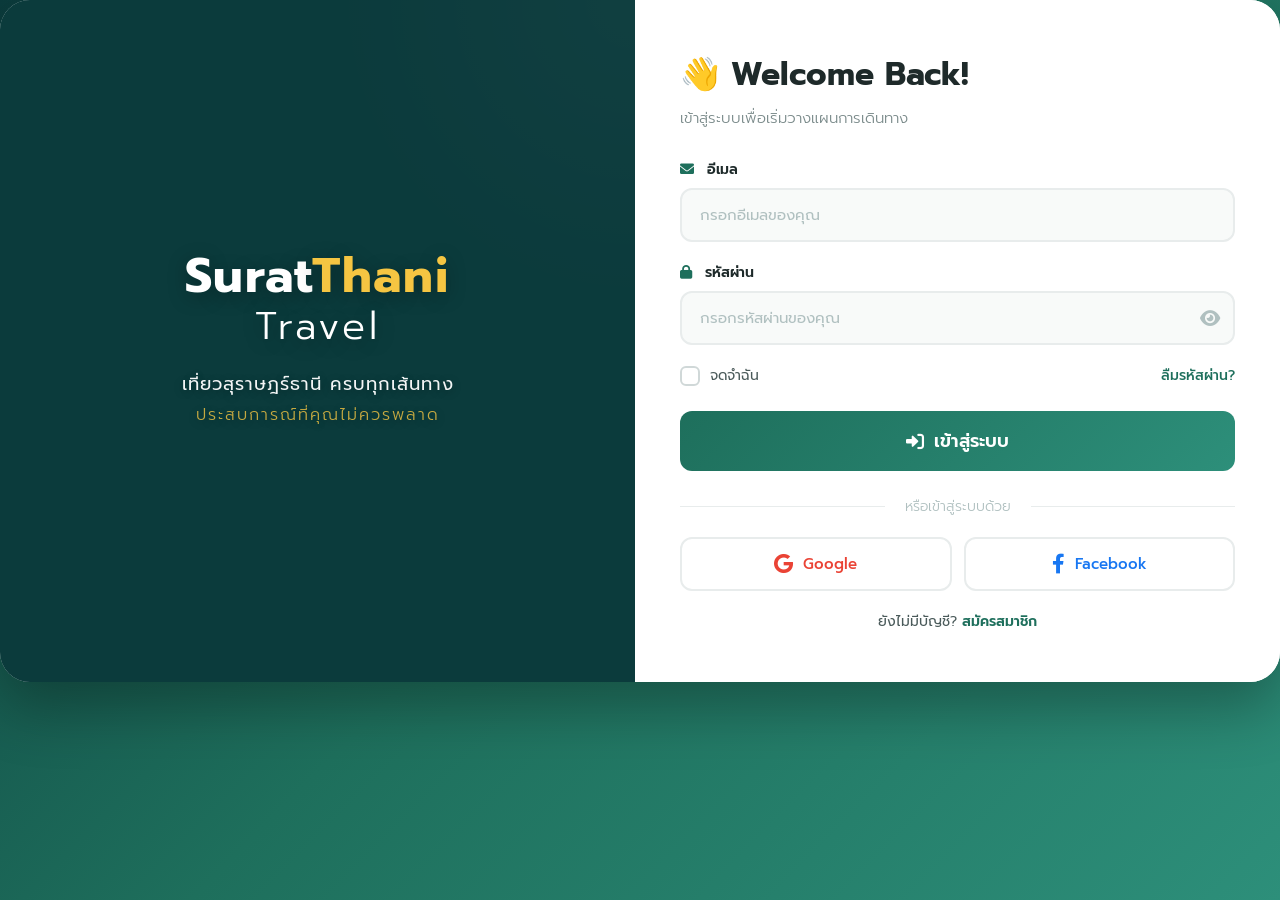
==== index.html @ c5f38d46 "Update index.html" ====
<!DOCTYPE html>
<html lang="th">
<head>
    <meta charset="UTF-8">
    <meta name="viewport" content="width=device-width, initial-scale=1.0">
    <title>เข้าสู่ระบบ - Surat Thani Travel</title>
    
    <!-- CSS -->
    <link rel="stylesheet" href="style.css">
    
    <!-- Font Awesome -->
    <link rel="stylesheet" href="https://cdnjs.cloudflare.com/ajax/libs/font-awesome/6.0.0-beta3/css/all.min.css">
    
    <!-- Google Fonts -->
    <link href="https://fonts.googleapis.com/css2?family=Prompt:wght@300;400;500;600;700&display=swap" rel="stylesheet">
</head>
<body>
    <div class="login-wrapper">
        <div class="login-container">
            <!-- ด้านซ้าย - รูปภาพพื้นหลัง -->
            <div class="login-image" style="background-image: url('https://images.unsplash.com/photo-1589391876645-5b8ff5d9c00b?w=800'); background-size: cover; background-position: center; background-repeat: no-repeat;">
                <div class="image-overlay">
                    <div class="image-content">
                        <div class="brand-text">
                            <h1>Surat<span>Thani</span></h1>
                            <h2>Travel</h2>
                            <p>เที่ยวสุราษฎร์ธานี ครบทุกเส้นทาง</p>
                            <p class="sub-text">ประสบการณ์ที่คุณไม่ควรพลาด</p>
                        </div>
                    </div>
                </div>
            </div>

            <!-- ด้านขวา - ฟอร์ม Login -->
            <div class="login-form">
                <div class="form-header">
                    <h1>Welcome Back!</h1>
                    <p>เข้าสู่ระบบเพื่อเริ่มวางแผนการเดินทาง</p>
                </div>

                <!-- ฟอร์ม -->
                <form id="loginForm">
                    <!-- ช่องอีเมล -->
                    <div class="input-group">
                        <label for="email">
                            <i class="fas fa-envelope"></i> อีเมล
                        </label>
                        <input type="email" id="email" placeholder="กรอกอีเมลของคุณ" required>
                    </div>

                    <!-- ช่องรหัสผ่าน -->
                    <div class="input-group">
                        <label for="password">
                            <i class="fas fa-lock"></i> รหัสผ่าน
                        </label>
                        <div class="password-wrapper">
                            <input type="password" id="password" placeholder="กรอกรหัสผ่านของคุณ" required>
                            <i class="fas fa-eye toggle-password" id="togglePassword"></i>
                        </div>
                    </div>

                    <!-- ✅ แก้ไขแล้ว: จดจำฉัน + ลืมรหัสผ่าน อยู่ในบรรทัดเดียวกัน -->
                    <div class="form-options">
                        <label class="checkbox-label">
                            <input type="checkbox" id="rememberMe">
                            <span class="checkmark"></span>
                            จดจำฉัน
                        </label>
                        <a href="#" class="forgot-link" onclick="alert('กรุณาติดต่อผู้ดูแลระบบ')">ลืมรหัสผ่าน?</a>
                    </div>

                    <!-- ปุ่ม Login -->
                    <button type="submit" class="btn-login">
                        <i class="fas fa-sign-in-alt"></i> เข้าสู่ระบบ
                    </button>

                    <!-- ตัวแบ่ง -->
                    <div class="divider">
                        <span>หรือเข้าสู่ระบบด้วย</span>
                    </div>

                    <!-- ✅ แก้ไขแล้ว: ปุ่ม Social อยู่ในบรรทัดเดียวกัน -->
                    <div class="social-buttons">
                        <button type="button" class="btn-social btn-google" id="googleLogin">
                            <i class="fab fa-google"></i> Google
                        </button>
                        <button type="button" class="btn-social btn-facebook" id="facebookLogin">
                            <i class="fab fa-facebook-f"></i> Facebook
                        </button>
                    </div>

                    <!-- ลิงก์สมัครสมาชิก -->
                    <div class="signup-link">
                        ยังไม่มีบัญชี? <a href="#" onclick="alert('ฟังก์ชันสมัครสมาชิกกำลังพัฒนา')">สมัครสมาชิก</a>
                    </div>
                </form>

                <!-- ข้อความ error -->
                <div id="errorMessage" class="error-message"></div>
            </div>
        </div>
    </div>

    <script src="script.js"></script>
</body>
</html>
---- style.css ----
/* ===== RESET ===== */
* {
    margin: 0;
    padding: 0;
    box-sizing: border-box;
    font-family: 'Prompt', 'Segoe UI', Tahoma, Geneva, Verdana, sans-serif;
}

/* ===== BODY ===== */
body {
    min-height: 100vh;
    display: flex;
    align-items: center;
    justify-content: center;
    background: linear-gradient(135deg, #0b3b3c 0%, #1e6f5c 50%, #2d8f7a 100%);
    padding: 0;  /* ← เปลี่ยนจาก 20px เป็น 0 */
    margin: 0;
}

/* ===== LOGIN WRAPPER ===== */
.login-wrapper {
    width: 100%;
    max-width: 100%;  /* ← เปลี่ยนจาก 1000px เป็น 100% */
    height: 100vh;    /* ← เพิ่มบรรทัดนี้ */
    animation: fadeInUp 0.8s ease;
}

@keyframes fadeInUp {
    from {
        opacity: 0;
        transform: translateY(30px);
    }
    to {
        opacity: 1;
        transform: translateY(0);
    }
}

/* ===== LOGIN CONTAINER ===== */
.login-container {
    display: flex;
    background: #fff;
    border-radius: 30px;
    overflow: hidden;
    box-shadow: 0 25px 60px rgba(0, 0, 0, 0.3);
    min-height: 580px;
}

/* ===== ด้านซ้าย - รูปภาพ ===== */
.login-image {
    flex: 1;
    background-color: #0b3b3c;
    background-size: cover;
    background-position: center;
    background-repeat: no-repeat;
    padding: 50px 40px;
    display: flex;
    align-items: center;
    justify-content: center;
    position: relative;
    overflow: hidden;
    min-height: 500px;
}

/* Overlay สีเข้ม */
.image-overlay {
    position: absolute;
    top: 0;
    left: 0;
    right: 0;
    bottom: 0;
    background: rgba(11, 59, 60, 0.55);
    display: flex;
    align-items: center;
    justify-content: center;
    z-index: 1;
}

/* เอฟเฟกต์แสงหมุน */
.login-image::before {
    content: '';
    position: absolute;
    top: -50%;
    right: -50%;
    width: 100%;
    height: 100%;
    background: radial-gradient(circle, rgba(255, 255, 255, 0.05) 0%, transparent 70%);
    animation: rotateGlow 20s linear infinite;
    z-index: 0;
}

@keyframes rotateGlow {
    0% { transform: rotate(0deg); }
    100% { transform: rotate(360deg); }
}

/* เนื้อหาบนรูป */
.image-content {
    text-align: center;
    color: #fff;
    position: relative;
    z-index: 2;
}

/* ===== ข้อความบนรูป ===== */
.brand-text {
    text-align: center;
    color: #fff;
    position: relative;
    z-index: 2;
    padding: 20px;
}

.brand-text h1 {
    font-size: 48px;
    font-weight: 700;
    letter-spacing: 2px;
    text-shadow: 0 4px 20px rgba(0, 0, 0, 0.3);
    margin-bottom: 0;
    line-height: 1.1;
}

.brand-text h1 span {
    color: #f5c542;
}

.brand-text h2 {
    font-size: 38px;
    font-weight: 300;
    letter-spacing: 4px;
    text-shadow: 0 4px 20px rgba(0, 0, 0, 0.3);
    margin-top: -5px;
    margin-bottom: 15px;
    color: #fff;
}

.brand-text p {
    font-size: 18px;
    font-weight: 400;
    opacity: 0.95;
    text-shadow: 0 2px 10px rgba(0, 0, 0, 0.3);
    margin-bottom: 5px;
    letter-spacing: 1px;
}

.brand-text .sub-text {
    font-size: 16px;
    font-weight: 300;
    opacity: 0.8;
    color: #f5c542;
    letter-spacing: 2px;
}

/* ===== ด้านขวา - ฟอร์ม ===== */
.login-form {
    flex: 1;
    padding: 50px 45px;
    display: flex;
    flex-direction: column;
    justify-content: center;
    background: #fff;
    min-width: 350px;
}

/* ===== FORM HEADER ===== */
.form-header {
    margin-bottom: 30px;
}

.form-header h1 {
    font-size: 32px;
    font-weight: 700;
    color: #1e2a2a;
    margin-bottom: 8px;
}

.form-header h1::before {
    content: '👋 ';
}

.form-header p {
    color: #7a8a8a;
    font-size: 15px;
    font-weight: 300;
}

/* ===== INPUT GROUP ===== */
.input-group {
    margin-bottom: 20px;
}

.input-group label {
    display: block;
    font-size: 14px;
    font-weight: 600;
    color: #1e2a2a;
    margin-bottom: 8px;
}

.input-group label i {
    color: #1e6f5c;
    margin-right: 8px;
}

.input-group input {
    width: 100%;
    padding: 14px 18px;
    border: 2px solid #e8ecec;
    border-radius: 12px;
    font-size: 15px;
    outline: none;
    transition: 0.3s;
    background: #f8faf9;
    color: #1e2a2a;
}

.input-group input::placeholder {
    color: #b0c0c0;
}

.input-group input:focus {
    border-color: #1e6f5c;
    background: #fff;
    box-shadow: 0 0 0 4px rgba(30, 111, 92, 0.1);
}

/* ===== PASSWORD WRAPPER ===== */
.password-wrapper {
    position: relative;
}

.password-wrapper input {
    padding-right: 50px;
}

.password-wrapper .toggle-password {
    position: absolute;
    right: 15px;
    top: 50%;
    transform: translateY(-50%);
    cursor: pointer;
    color: #b0c0c0;
    font-size: 18px;
    transition: 0.3s;
}

.password-wrapper .toggle-password:hover {
    color: #1e6f5c;
}

/* ===== FORM OPTIONS ===== */
.form-options {
    display: flex;
    justify-content: space-between;
    align-items: center;
    margin-bottom: 25px;
}

.checkbox-label {
    display: flex;
    align-items: center;
    gap: 10px;
    cursor: pointer;
    font-size: 14px;
    color: #4a5a5a;
    transition: 0.3s;
}

.checkbox-label:hover {
    color: #1e2a2a;
}

.checkbox-label input {
    display: none;
}

.checkmark {
    width: 20px;
    height: 20px;
    border: 2px solid #d0d8d8;
    border-radius: 6px;
    display: inline-block;
    position: relative;
    transition: 0.3s;
    flex-shrink: 0;
}

.checkbox-label input:checked + .checkmark {
    background: #1e6f5c;
    border-color: #1e6f5c;
}

.checkbox-label input:checked + .checkmark::after {
    content: '✓';
    position: absolute;
    top: 50%;
    left: 50%;
    transform: translate(-50%, -50%);
    color: #fff;
    font-size: 14px;
    font-weight: 700;
}

.checkbox-label:hover .checkmark {
    border-color: #1e6f5c;
}

.forgot-link {
    color: #1e6f5c;
    text-decoration: none;
    font-size: 14px;
    font-weight: 500;
    transition: 0.3s;
}

.forgot-link:hover {
    color: #f5c542;
    text-decoration: underline;
}

/* ===== BUTTON LOGIN ===== */
.btn-login {
    width: 100%;
    padding: 16px;
    border: none;
    border-radius: 12px;
    background: linear-gradient(135deg, #1e6f5c 0%, #2d8f7a 100%);
    color: #fff;
    font-size: 18px;
    font-weight: 600;
    cursor: pointer;
    transition: 0.3s;
    display: flex;
    align-items: center;
    justify-content: center;
    gap: 10px;
}

.btn-login:hover {
    transform: translateY(-2px);
    box-shadow: 0 8px 25px rgba(30, 111, 92, 0.3);
}

.btn-login:active {
    transform: translateY(0);
}

/* ===== DIVIDER ===== */
.divider {
    display: flex;
    align-items: center;
    margin: 25px 0 20px;
}

.divider::before,
.divider::after {
    content: '';
    flex: 1;
    height: 1px;
    background: #e8ecec;
}

.divider span {
    padding: 0 20px;
    color: #b0c0c0;
    font-size: 14px;
    font-weight: 300;
}

/* ===== SOCIAL BUTTONS ===== */
.social-buttons {
    display: flex;
    gap: 12px;
}

.btn-social {
    flex: 1;
    padding: 14px;
    border: 2px solid #e8ecec;
    border-radius: 12px;
    background: #fff;
    cursor: pointer;
    transition: 0.3s;
    font-size: 15px;
    font-weight: 500;
    display: flex;
    align-items: center;
    justify-content: center;
    gap: 10px;
}

.btn-social:hover {
    transform: translateY(-2px);
}

.btn-social i {
    font-size: 20px;
}

.btn-google {
    color: #ea4335;
}

.btn-google:hover {
    border-color: #ea4335;
    background: #fef6f5;
    box-shadow: 0 4px 15px rgba(234, 67, 53, 0.15);
}

.btn-facebook {
    color: #1877f2;
}

.btn-facebook:hover {
    border-color: #1877f2;
    background: #f0f4fe;
    box-shadow: 0 4px 15px rgba(24, 119, 242, 0.15);
}

/* ===== SIGNUP LINK ===== */
.signup-link {
    text-align: center;
    margin-top: 20px;
    font-size: 14px;
    color: #4a5a5a;
}

.signup-link a {
    color: #1e6f5c;
    font-weight: 600;
    text-decoration: none;
    transition: 0.3s;
}

.signup-link a:hover {
    color: #f5c542;
    text-decoration: underline;
}

/* ===== ERROR MESSAGE ===== */
.error-message {
    color: #ff6b6b;
    background: rgba(255, 107, 107, 0.1);
    padding: 12px 16px;
    border-radius: 12px;
    margin-top: 15px;
    font-size: 14px;
    display: none;
    border: 1px solid rgba(255, 107, 107, 0.2);
    animation: shake 0.5s ease;
}

@keyframes shake {
    0%, 100% { transform: translateX(0); }
    25% { transform: translateX(-8px); }
    75% { transform: translateX(8px); }
}

/* ===== SUCCESS MESSAGE ===== */
.success-message {
    background: rgba(46, 213, 115, 0.1);
    color: #2ed573;
    padding: 12px 16px;
    border-radius: 12px;
    margin-top: 15px;
    text-align: center;
    border: 1px solid rgba(46, 213, 115, 0.2);
    animation: fadeIn 0.5s ease;
}

@keyframes fadeIn {
    from { opacity: 0; transform: translateY(-10px); }
    to { opacity: 1; transform: translateY(0); }
}

/* ===== RESPONSIVE ===== */
@media (max-width: 850px) {
    .login-container {
        flex-direction: column;
        min-height: auto;
        border-radius: 25px;
    }
    
    .login-image {
        padding: 30px 20px;
        min-height: 250px;
    }
    
    .brand-text h1 {
        font-size: 32px;
    }
    .brand-text h2 {
        font-size: 24px;
    }
    .brand-text p {
        font-size: 15px;
    }
    .brand-text .sub-text {
        font-size: 13px;
    }
    
    .login-form {
        padding: 35px 30px;
        min-width: unset;
    }
    
    .form-header h1 {
        font-size: 28px;
    }
}

@media (max-width: 480px) {
    .login-wrapper {
        padding: 0;
    }
    
    .login-container {
        border-radius: 20px;
    }
    
    .login-image {
        padding: 20px 15px;
        min-height: 200px;
    }
    
    .brand-text h1 {
        font-size: 24px;
    }
    .brand-text h2 {
        font-size: 18px;
    }
    .brand-text p {
        font-size: 13px;
    }
    .brand-text .sub-text {
        font-size: 11px;
    }
    
    .login-form {
        padding: 25px 20px;
    }
    
    .form-header h1 {
        font-size: 24px;
    }
    .form-header p {
        font-size: 13px;
    }
    
    .form-options {
        flex-direction: column;
        gap: 12px;
        align-items: flex-start;
    }
    
    .social-buttons {
        flex-direction: column;
        gap: 10px;
    }
    
    .btn-social {
        padding: 12px;
        font-size: 14px;
    }
    
    .btn-login {
        padding: 14px;
        font-size: 16px;
    }
    
    .input-group input {
        padding: 12px 16px;
        font-size: 14px;
    }
    
    .divider span {
        font-size: 12px;
        padding: 0 15px;
    }
    
    .signup-link {
        font-size: 13px;
    }
}
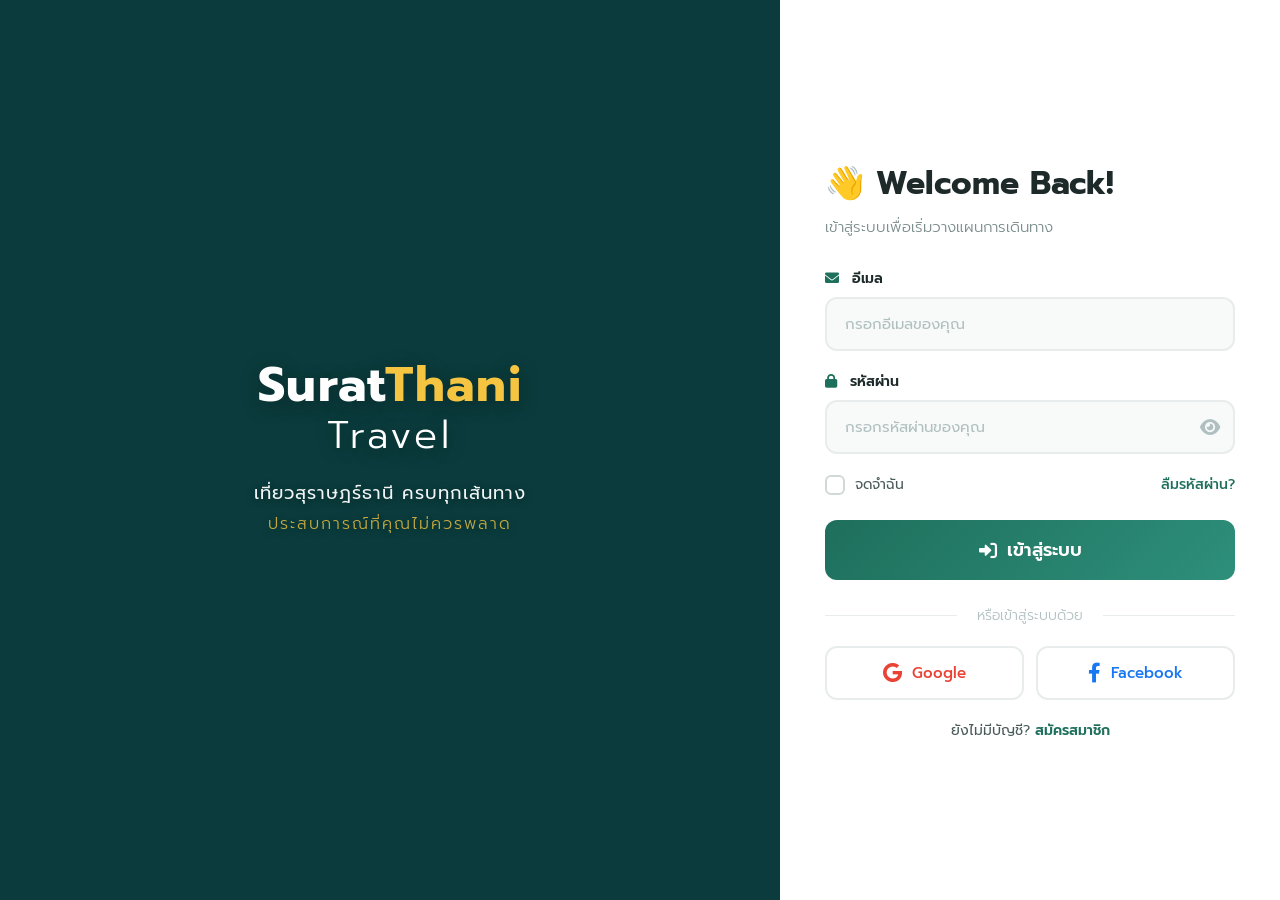
==== commit a5dac1c6: "Update index.html" ====
--- a/index.html
+++ b/index.html
@@ -18,7 +18,7 @@
     <div class="login-wrapper">
         <div class="login-container">
             <!-- ด้านซ้าย - รูปภาพพื้นหลัง -->
-            <div class="login-image" style="background-image: url('https://images.unsplash.com/photo-1589391876645-5b8ff5d9c00b?w=800'); background-size: cover; background-position: center; background-repeat: no-repeat;">
+            <div class="login-image" style="background-image: url('https://images.pexels.com/photos/753626/pexels-photo-753626.jpeg?auto=compress&cs=tinysrgb&w=800'); background-size: cover; background-position: center; background-repeat: no-repeat;">
                 <div class="image-overlay">
                     <div class="image-content">
                         <div class="brand-text">
--- a/style.css
+++ b/style.css
@@ -13,15 +13,15 @@
     align-items: center;
     justify-content: center;
     background: linear-gradient(135deg, #0b3b3c 0%, #1e6f5c 50%, #2d8f7a 100%);
-    padding: 0;  /* ← เปลี่ยนจาก 20px เป็น 0 */
+    padding: 0;
     margin: 0;
 }
 
 /* ===== LOGIN WRAPPER ===== */
 .login-wrapper {
     width: 100%;
-    max-width: 100%;  /* ← เปลี่ยนจาก 1000px เป็น 100% */
-    height: 100vh;    /* ← เพิ่มบรรทัดนี้ */
+    max-width: 100%;
+    height: 100vh;
     animation: fadeInUp 0.8s ease;
 }
 
@@ -40,10 +40,11 @@
 .login-container {
     display: flex;
     background: #fff;
-    border-radius: 30px;
+    border-radius: 0;
     overflow: hidden;
     box-shadow: 0 25px 60px rgba(0, 0, 0, 0.3);
-    min-height: 580px;
+    min-height: 100vh;
+    width: 100%;
 }
 
 /* ===== ด้านซ้าย - รูปภาพ ===== */
@@ -59,10 +60,9 @@
     justify-content: center;
     position: relative;
     overflow: hidden;
-    min-height: 500px;
-}
-
-/* Overlay สีเข้ม */
+    min-height: 100vh;
+}
+
 .image-overlay {
     position: absolute;
     top: 0;
@@ -76,25 +76,6 @@
     z-index: 1;
 }
 
-/* เอฟเฟกต์แสงหมุน */
-.login-image::before {
-    content: '';
-    position: absolute;
-    top: -50%;
-    right: -50%;
-    width: 100%;
-    height: 100%;
-    background: radial-gradient(circle, rgba(255, 255, 255, 0.05) 0%, transparent 70%);
-    animation: rotateGlow 20s linear infinite;
-    z-index: 0;
-}
-
-@keyframes rotateGlow {
-    0% { transform: rotate(0deg); }
-    100% { transform: rotate(360deg); }
-}
-
-/* เนื้อหาบนรูป */
 .image-content {
     text-align: center;
     color: #fff;
@@ -102,7 +83,6 @@
     z-index: 2;
 }
 
-/* ===== ข้อความบนรูป ===== */
 .brand-text {
     text-align: center;
     color: #fff;
@@ -160,6 +140,7 @@
     justify-content: center;
     background: #fff;
     min-width: 350px;
+    max-width: 500px;
 }
 
 /* ===== FORM HEADER ===== */
@@ -477,13 +458,13 @@
 @media (max-width: 850px) {
     .login-container {
         flex-direction: column;
-        min-height: auto;
-        border-radius: 25px;
+        min-height: 100vh;
+        border-radius: 0;
     }
     
     .login-image {
         padding: 30px 20px;
-        min-height: 250px;
+        min-height: 40vh;
     }
     
     .brand-text h1 {
@@ -502,6 +483,7 @@
     .login-form {
         padding: 35px 30px;
         min-width: unset;
+        max-width: 100%;
     }
     
     .form-header h1 {
@@ -515,12 +497,12 @@
     }
     
     .login-container {
-        border-radius: 20px;
+        border-radius: 0;
     }
     
     .login-image {
         padding: 20px 15px;
-        min-height: 200px;
+        min-height: 30vh;
     }
     
     .brand-text h1 {
@@ -545,12 +527,6 @@
     }
     .form-header p {
         font-size: 13px;
-    }
-    
-    .form-options {
-        flex-direction: column;
-        gap: 12px;
-        align-items: flex-start;
     }
     
     .social-buttons {
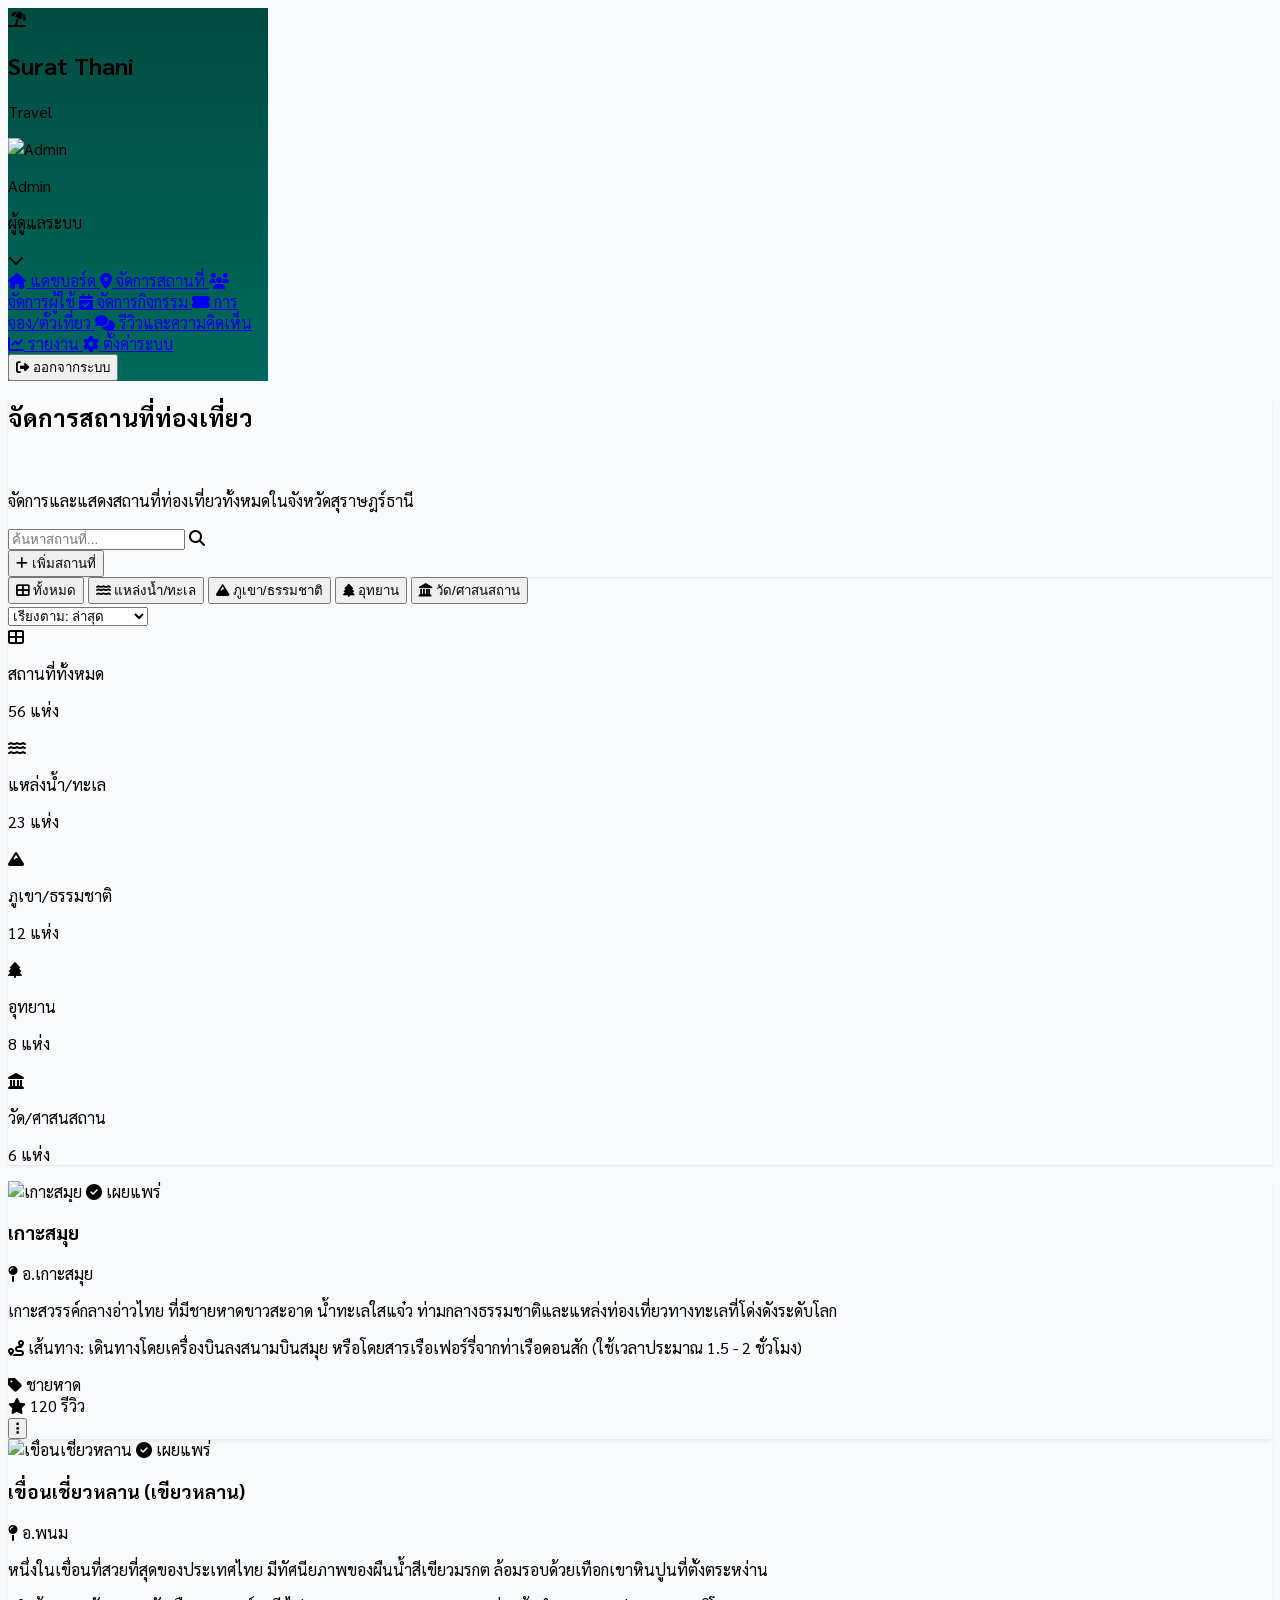
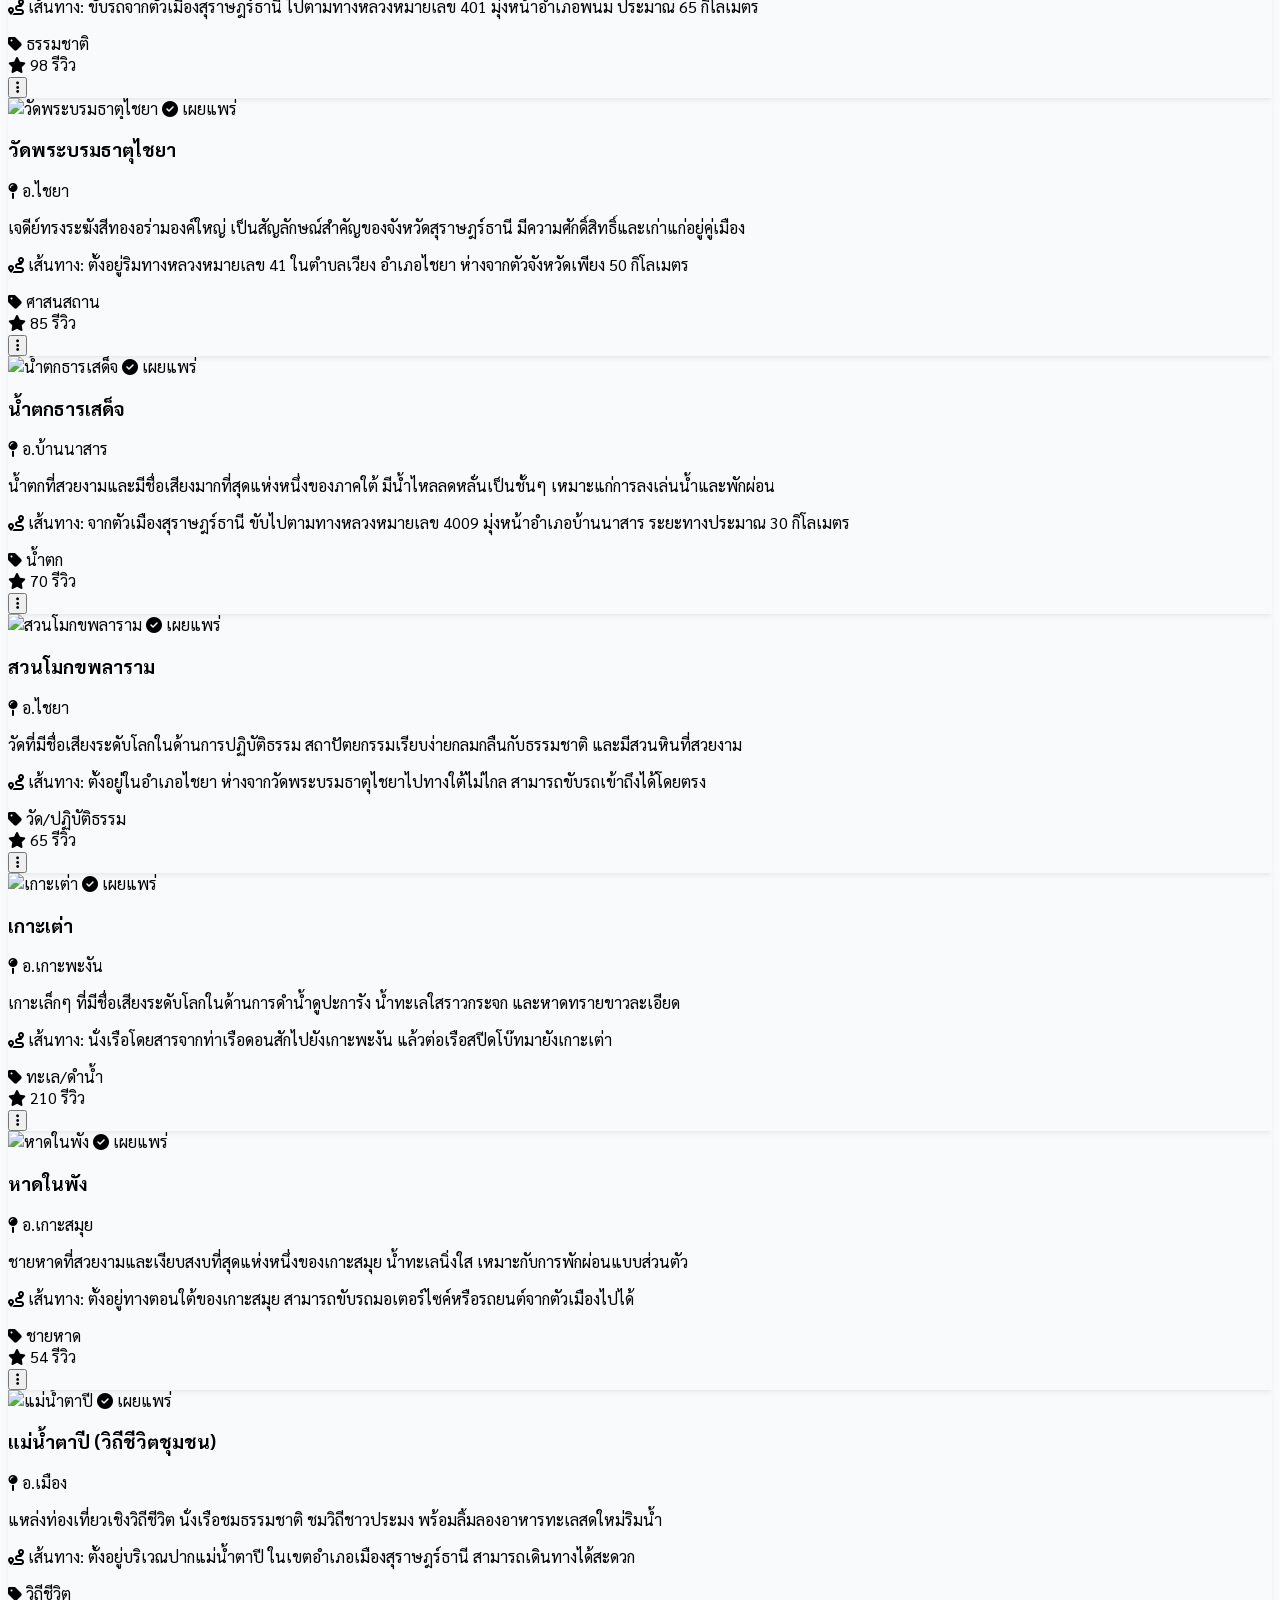
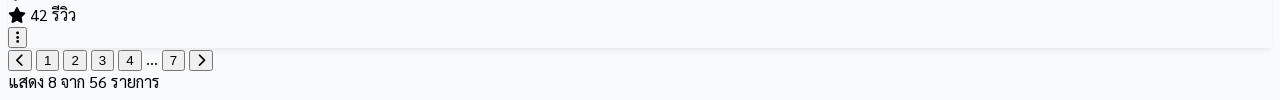
==== commit b10e0d23: "Update index.html" ====
--- a/index.html
+++ b/index.html
@@ -3,104 +3,384 @@
 <head>
     <meta charset="UTF-8">
     <meta name="viewport" content="width=device-width, initial-scale=1.0">
-    <title>เข้าสู่ระบบ - Surat Thani Travel</title>
+    <title>Surat Thani Travel Admin</title>
+    <!-- Tailwind CSS -->
+    <script src="https://cdn.tailwindcss.com"></script>
+    <!-- Font Awesome Icons -->
+    <link rel="stylesheet" href="https://cdnjs.cloudflare.com/ajax/libs/font-awesome/6.4.0/css/all.min.css">
+    <!-- Google Fonts (Thai) -->
+    <link href="https://fonts.googleapis.com/css2?family=Sarabun:wght@300;400;500;600;700&display=swap" rel="stylesheet">
     
-    <!-- CSS -->
-    <link rel="stylesheet" href="style.css">
-    
-    <!-- Font Awesome -->
-    <link rel="stylesheet" href="https://cdnjs.cloudflare.com/ajax/libs/font-awesome/6.0.0-beta3/css/all.min.css">
-    
-    <!-- Google Fonts -->
-    <link href="https://fonts.googleapis.com/css2?family=Prompt:wght@300;400;500;600;700&display=swap" rel="stylesheet">
+    <style>
+        body { font-family: 'Sarabun', sans-serif; background-color: #f8fafc; }
+        
+        /* Custom Sidebar Gradient */
+        .sidebar-bg { 
+            background: linear-gradient(180deg, #004d40 0%, #00695c 100%); 
+            width: 260px;
+        }
+        
+        .custom-shadow { box-shadow: 0 1px 3px rgba(0,0,0,0.05), 0 1px 2px rgba(0,0,0,0.05); }
+        .custom-card-shadow { box-shadow: 0 4px 6px -1px rgba(0, 0, 0, 0.05), 0 2px 4px -1px rgba(0, 0, 0, 0.03); }
+    </style>
 </head>
-<body>
-    <div class="login-wrapper">
-        <div class="login-container">
-            <!-- ด้านซ้าย - รูปภาพพื้นหลัง -->
-            <div class="login-image" style="background-image: url('https://images.pexels.com/photos/753626/pexels-photo-753626.jpeg?auto=compress&cs=tinysrgb&w=800'); background-size: cover; background-position: center; background-repeat: no-repeat;">
-                <div class="image-overlay">
-                    <div class="image-content">
-                        <div class="brand-text">
-                            <h1>Surat<span>Thani</span></h1>
-                            <h2>Travel</h2>
-                            <p>เที่ยวสุราษฎร์ธานี ครบทุกเส้นทาง</p>
-                            <p class="sub-text">ประสบการณ์ที่คุณไม่ควรพลาด</p>
-                        </div>
-                    </div>
-                </div>
-            </div>
-
-            <!-- ด้านขวา - ฟอร์ม Login -->
-            <div class="login-form">
-                <div class="form-header">
-                    <h1>Welcome Back!</h1>
-                    <p>เข้าสู่ระบบเพื่อเริ่มวางแผนการเดินทาง</p>
-                </div>
-
-                <!-- ฟอร์ม -->
-                <form id="loginForm">
-                    <!-- ช่องอีเมล -->
-                    <div class="input-group">
-                        <label for="email">
-                            <i class="fas fa-envelope"></i> อีเมล
-                        </label>
-                        <input type="email" id="email" placeholder="กรอกอีเมลของคุณ" required>
-                    </div>
-
-                    <!-- ช่องรหัสผ่าน -->
-                    <div class="input-group">
-                        <label for="password">
-                            <i class="fas fa-lock"></i> รหัสผ่าน
-                        </label>
-                        <div class="password-wrapper">
-                            <input type="password" id="password" placeholder="กรอกรหัสผ่านของคุณ" required>
-                            <i class="fas fa-eye toggle-password" id="togglePassword"></i>
-                        </div>
-                    </div>
-
-                    <!-- ✅ แก้ไขแล้ว: จดจำฉัน + ลืมรหัสผ่าน อยู่ในบรรทัดเดียวกัน -->
-                    <div class="form-options">
-                        <label class="checkbox-label">
-                            <input type="checkbox" id="rememberMe">
-                            <span class="checkmark"></span>
-                            จดจำฉัน
-                        </label>
-                        <a href="#" class="forgot-link" onclick="alert('กรุณาติดต่อผู้ดูแลระบบ')">ลืมรหัสผ่าน?</a>
-                    </div>
-
-                    <!-- ปุ่ม Login -->
-                    <button type="submit" class="btn-login">
-                        <i class="fas fa-sign-in-alt"></i> เข้าสู่ระบบ
-                    </button>
-
-                    <!-- ตัวแบ่ง -->
-                    <div class="divider">
-                        <span>หรือเข้าสู่ระบบด้วย</span>
-                    </div>
-
-                    <!-- ✅ แก้ไขแล้ว: ปุ่ม Social อยู่ในบรรทัดเดียวกัน -->
-                    <div class="social-buttons">
-                        <button type="button" class="btn-social btn-google" id="googleLogin">
-                            <i class="fab fa-google"></i> Google
-                        </button>
-                        <button type="button" class="btn-social btn-facebook" id="facebookLogin">
-                            <i class="fab fa-facebook-f"></i> Facebook
-                        </button>
-                    </div>
-
-                    <!-- ลิงก์สมัครสมาชิก -->
-                    <div class="signup-link">
-                        ยังไม่มีบัญชี? <a href="#" onclick="alert('ฟังก์ชันสมัครสมาชิกกำลังพัฒนา')">สมัครสมาชิก</a>
-                    </div>
-                </form>
-
-                <!-- ข้อความ error -->
-                <div id="errorMessage" class="error-message"></div>
-            </div>
-        </div>
-    </div>
-
-    <script src="script.js"></script>
+<body class="flex h-screen overflow-hidden">
+
+    <!-- SIDEBAR -->
+    <aside class="sidebar-bg text-white flex flex-col h-full fixed left-0 top-0 z-20 shadow-xl">
+        <!-- Logo -->
+        <div class="p-6 flex items-center gap-3">
+            <i class="fas fa-umbrella-beach text-3xl text-yellow-300"></i>
+            <div>
+                <h1 class="text-xl font-bold leading-tight">Surat Thani</h1>
+                <p class="text-[10px] text-green-200 tracking-wider">Travel</p>
+            </div>
+        </div>
+
+        <!-- Profile -->
+        <div class="px-6 pb-6 border-b border-green-700/30">
+            <div class="flex items-center gap-3">
+                <img src="https://ui-avatars.com/api/?name=Admin+User&background=random&size=128" alt="Admin" class="w-10 h-10 rounded-full border-2 border-white/20">
+                <div class="flex-1">
+                    <p class="font-semibold text-sm">Admin</p>
+                    <p class="text-[10px] text-green-200">ผู้ดูแลระบบ</p>
+                </div>
+                <i class="fas fa-chevron-down text-xs text-green-300"></i>
+            </div>
+        </div>
+
+        <!-- Navigation -->
+        <nav class="flex-1 px-4 py-6 space-y-1 overflow-y-auto">
+            <a href="#" class="flex items-center gap-4 px-4 py-3 text-gray-300 hover:bg-white/10 hover:text-white rounded-xl transition-all duration-200">
+                <i class="fas fa-home w-5"></i> <span class="text-sm">แดชบอร์ด</span>
+            </a>
+            <a href="#" class="flex items-center gap-4 px-4 py-3 bg-white/20 text-white rounded-xl shadow-inner transition-all duration-200">
+                <i class="fas fa-map-marker-alt w-5"></i> <span class="text-sm font-medium">จัดการสถานที่</span>
+            </a>
+            <a href="#" class="flex items-center gap-4 px-4 py-3 text-gray-300 hover:bg-white/10 hover:text-white rounded-xl transition-all duration-200">
+                <i class="fas fa-users w-5"></i> <span class="text-sm">จัดการผู้ใช้</span>
+            </a>
+            <a href="#" class="flex items-center gap-4 px-4 py-3 text-gray-300 hover:bg-white/10 hover:text-white rounded-xl transition-all duration-200">
+                <i class="fas fa-calendar-check w-5"></i> <span class="text-sm">จัดการกิจกรรม</span>
+            </a>
+            <a href="#" class="flex items-center gap-4 px-4 py-3 text-gray-300 hover:bg-white/10 hover:text-white rounded-xl transition-all duration-200">
+                <i class="fas fa-ticket-alt w-5"></i> <span class="text-sm">การจอง/ตั๋วเที่ยว</span>
+            </a>
+            <a href="#" class="flex items-center gap-4 px-4 py-3 text-gray-300 hover:bg-white/10 hover:text-white rounded-xl transition-all duration-200">
+                <i class="fas fa-comments w-5"></i> <span class="text-sm">รีวิวและความคิดเห็น</span>
+            </a>
+            <a href="#" class="flex items-center gap-4 px-4 py-3 text-gray-300 hover:bg-white/10 hover:text-white rounded-xl transition-all duration-200">
+                <i class="fas fa-chart-line w-5"></i> <span class="text-sm">รายงาน</span>
+            </a>
+            <a href="#" class="flex items-center gap-4 px-4 py-3 text-gray-300 hover:bg-white/10 hover:text-white rounded-xl transition-all duration-200">
+                <i class="fas fa-cog w-5"></i> <span class="text-sm">ตั้งค่าระบบ</span>
+            </a>
+        </nav>
+
+        <!-- Footer / Logout -->
+        <div class="p-6 border-t border-green-700/30 relative">
+            <button class="relative z-10 flex items-center justify-center w-full py-3 bg-white/10 hover:bg-white/20 border border-white/20 rounded-xl transition-all duration-200 gap-2 text-sm font-medium">
+                <i class="fas fa-sign-out-alt"></i> ออกจากระบบ
+            </button>
+        </div>
+    </aside>
+
+    <!-- MAIN CONTENT -->
+    <main class="ml-[260px] flex-1 flex flex-col h-screen overflow-hidden bg-[#f8fafc] p-6">
+        
+        <!-- TOP HEADER -->
+        <header class="bg-white rounded-2xl p-6 mb-6 custom-shadow flex justify-between items-center sticky top-0 z-10">
+            <div>
+                <div class="flex items-center gap-2">
+                    <h2 class="text-2xl font-bold text-gray-800">จัดการสถานที่ท่องเที่ยว</h2>
+                    <i class="fas fa-coconut text-2xl text-green-600"></i>
+                </div>
+                <p class="text-sm text-gray-500 mt-1">จัดการและแสดงสถานที่ท่องเที่ยวทั้งหมดในจังหวัดสุราษฎร์ธานี</p>
+            </div>
+            <div class="flex items-center gap-4">
+                <div class="relative">
+                    <input type="text" placeholder="ค้นหาสถานที่..." class="pl-10 pr-4 py-2.5 border border-gray-200 rounded-xl w-64 focus:outline-none focus:ring-2 focus:ring-green-500 text-sm bg-gray-50">
+                    <i class="fas fa-search absolute left-3 top-3 text-gray-400"></i>
+                </div>
+                <button class="bg-[#0f766e] text-white px-5 py-2.5 rounded-xl hover:bg-[#115e59] transition text-sm font-medium flex items-center gap-2 shadow-md shadow-teal-200">
+                    <i class="fas fa-plus"></i> เพิ่มสถานที่
+                </button>
+            </div>
+        </header>
+
+        <!-- FILTERS & STATS SECTION -->
+        <div class="bg-white rounded-2xl p-6 mb-6 custom-shadow">
+            <!-- Filter Buttons -->
+            <div class="flex flex-wrap justify-between items-center gap-4 border-b border-gray-100 pb-5 mb-5">
+                <div class="flex flex-wrap gap-2">
+                    <button class="bg-[#10b981] text-white px-4 py-2 rounded-xl text-sm font-semibold flex items-center gap-2 shadow-sm">
+                        <i class="fas fa-th-large"></i> ทั้งหมด
+                    </button>
+                    <button class="bg-gray-100 text-gray-600 px-4 py-2 rounded-xl text-sm hover:bg-gray-200 transition flex items-center gap-2">
+                        <i class="fas fa-water"></i> แหล่งน้ำ/ทะเล
+                    </button>
+                    <button class="bg-gray-100 text-gray-600 px-4 py-2 rounded-xl text-sm hover:bg-gray-200 transition flex items-center gap-2">
+                        <i class="fas fa-mountain"></i> ภูเขา/ธรรมชาติ
+                    </button>
+                    <button class="bg-gray-100 text-gray-600 px-4 py-2 rounded-xl text-sm hover:bg-gray-200 transition flex items-center gap-2">
+                        <i class="fas fa-tree"></i> อุทยาน
+                    </button>
+                    <button class="bg-gray-100 text-gray-600 px-4 py-2 rounded-xl text-sm hover:bg-gray-200 transition flex items-center gap-2">
+                        <i class="fas fa-landmark"></i> วัด/ศาสนสถาน
+                    </button>
+                </div>
+                <select class="border border-gray-200 rounded-xl px-4 py-2 text-sm text-gray-600 focus:outline-none bg-white cursor-pointer">
+                    <option>เรียงตาม: ล่าสุด</option>
+                    <option>เรียงตาม: ความนิยม</option>
+                </select>
+            </div>
+
+            <!-- Stats Cards -->
+            <div class="grid grid-cols-5 gap-4">
+                <div class="flex items-center gap-4 p-3 rounded-xl bg-[#f0fdf4]">
+                    <div class="w-12 h-12 rounded-xl bg-white shadow-sm flex items-center justify-center text-[#059669] text-xl"><i class="fas fa-th-large"></i></div>
+                    <div>
+                        <p class="text-xs text-gray-500 font-medium">สถานที่ทั้งหมด</p>
+                        <p class="text-xl font-bold text-[#059669]">56 แห่ง</p>
+                    </div>
+                </div>
+                <div class="flex items-center gap-4 p-3 rounded-xl bg-[#f0fdfa]">
+                    <div class="w-12 h-12 rounded-xl bg-white shadow-sm flex items-center justify-center text-[#0d9488] text-xl"><i class="fas fa-water"></i></div>
+                    <div>
+                        <p class="text-xs text-gray-500 font-medium">แหล่งน้ำ/ทะเล</p>
+                        <p class="text-xl font-bold text-[#0d9488]">23 แห่ง</p>
+                    </div>
+                </div>
+                <div class="flex items-center gap-4 p-3 rounded-xl bg-[#ecfdf5]">
+                    <div class="w-12 h-12 rounded-xl bg-white shadow-sm flex items-center justify-center text-[#10b981] text-xl"><i class="fas fa-mountain"></i></div>
+                    <div>
+                        <p class="text-xs text-gray-500 font-medium">ภูเขา/ธรรมชาติ</p>
+                        <p class="text-xl font-bold text-[#10b981]">12 แห่ง</p>
+                    </div>
+                </div>
+                <div class="flex items-center gap-4 p-3 rounded-xl bg-[#fefce8]">
+                    <div class="w-12 h-12 rounded-xl bg-white shadow-sm flex items-center justify-center text-[#d97706] text-xl"><i class="fas fa-tree"></i></div>
+                    <div>
+                        <p class="text-xs text-gray-500 font-medium">อุทยาน</p>
+                        <p class="text-xl font-bold text-[#d97706]">8 แห่ง</p>
+                    </div>
+                </div>
+                <div class="flex items-center gap-4 p-3 rounded-xl bg-[#faf5ff]">
+                    <div class="w-12 h-12 rounded-xl bg-white shadow-sm flex items-center justify-center text-[#8b5cf6] text-xl"><i class="fas fa-landmark"></i></div>
+                    <div>
+                        <p class="text-xs text-gray-500 font-medium">วัด/ศาสนสถาน</p>
+                        <p class="text-xl font-bold text-[#8b5cf6]">6 แห่ง</p>
+                    </div>
+                </div>
+            </div>
+        </div>
+
+        <!-- GRID VIEW CARDS (8 PLACES) -->
+        <div class="flex-1 overflow-y-auto pb-4 pr-1">
+            <div class="grid grid-cols-1 md:grid-cols-2 xl:grid-cols-4 gap-6">
+                
+                <!-- Card 1: เกาะสมุย -->
+                <div class="bg-white rounded-2xl overflow-hidden custom-card-shadow hover:shadow-lg transition duration-300 border border-gray-100 flex flex-col h-full">
+                    <div class="relative h-52 bg-gray-100">
+                        <img src="https://images.unsplash.com/photo-1590523277543-a94d2e4eb00b?ixlib=rb-4.0.3&auto=format&fit=crop&w=800&q=80" class="w-full h-full object-cover" alt="เกาะสมุย">
+                        <span class="absolute top-3 left-3 bg-white/90 backdrop-blur-sm px-3 py-1 rounded-full text-[11px] font-semibold text-[#0f766e] shadow-sm flex items-center gap-1.5">
+                            <i class="fas fa-check-circle text-[#10b981]"></i> เผยแพร่
+                        </span>
+                    </div>
+                    <div class="p-5 flex flex-col flex-1">
+                        <div class="flex-1">
+                            <h3 class="font-bold text-gray-800 text-lg leading-tight mb-1">เกาะสมุย</h3>
+                            <p class="text-xs text-gray-500 mb-3 flex items-center gap-1.5"><i class="fas fa-map-pin text-[#0f766e]"></i> อ.เกาะสมุย</p>
+                            <p class="text-sm text-gray-600 mb-2 line-clamp-2">เกาะสวรรค์กลางอ่าวไทย ที่มีชายหาดขาวสะอาด น้ำทะเลใสแจ๋ว ท่ามกลางธรรมชาติและแหล่งท่องเที่ยวทางทะเลที่โด่งดังระดับโลก</p>
+                            <p class="text-xs text-[#0f766e] font-medium mb-2"><i class="fas fa-route mr-1"></i> เส้นทาง: เดินทางโดยเครื่องบินลงสนามบินสมุย หรือโดยสารเรือเฟอร์รี่จากท่าเรือดอนสัก (ใช้เวลาประมาณ 1.5 - 2 ชั่วโมง)</p>
+                        </div>
+                        <div class="flex items-center justify-between text-xs text-gray-500 border-t pt-3 mt-auto">
+                            <div class="flex items-center gap-1.5 bg-green-50 text-[#0f766e] px-2 py-1 rounded-full"><i class="fas fa-tag"></i> ชายหาด</div>
+                            <div class="flex items-center gap-1.5"><i class="fas fa-star text-yellow-400"></i> 120 รีวิว</div>
+                            <button class="text-gray-400 hover:text-gray-800 w-6 h-6 flex items-center justify-center rounded-full hover:bg-gray-100 transition"><i class="fas fa-ellipsis-v"></i></button>
+                        </div>
+                    </div>
+                </div>
+
+                <!-- Card 2: เขื่อนเชี่ยวหลาน -->
+                <div class="bg-white rounded-2xl overflow-hidden custom-card-shadow hover:shadow-lg transition duration-300 border border-gray-100 flex flex-col h-full">
+                    <div class="relative h-52 bg-gray-100">
+                        <img src="https://images.unsplash.com/photo-1501785888041-af3ef285b470?ixlib=rb-4.0.3&auto=format&fit=crop&w=800&q=80" class="w-full h-full object-cover" alt="เขื่อนเชี่ยวหลาน">
+                        <span class="absolute top-3 left-3 bg-white/90 backdrop-blur-sm px-3 py-1 rounded-full text-[11px] font-semibold text-[#0f766e] shadow-sm flex items-center gap-1.5">
+                            <i class="fas fa-check-circle text-[#10b981]"></i> เผยแพร่
+                        </span>
+                    </div>
+                    <div class="p-5 flex flex-col flex-1">
+                        <div class="flex-1">
+                            <h3 class="font-bold text-gray-800 text-lg leading-tight mb-1">เขื่อนเชี่ยวหลาน (เขียวหลาน)</h3>
+                            <p class="text-xs text-gray-500 mb-3 flex items-center gap-1.5"><i class="fas fa-map-pin text-[#0f766e]"></i> อ.พนม</p>
+                            <p class="text-sm text-gray-600 mb-2 line-clamp-2">หนึ่งในเขื่อนที่สวยที่สุดของประเทศไทย มีทัศนียภาพของผืนน้ำสีเขียวมรกต ล้อมรอบด้วยเทือกเขาหินปูนที่ตั้งตระหง่าน</p>
+                            <p class="text-xs text-[#0f766e] font-medium mb-2"><i class="fas fa-route mr-1"></i> เส้นทาง: ขับรถจากตัวเมืองสุราษฎร์ธานี ไปตามทางหลวงหมายเลข 401 มุ่งหน้าอำเภอพนม ประมาณ 65 กิโลเมตร</p>
+                        </div>
+                        <div class="flex items-center justify-between text-xs text-gray-500 border-t pt-3 mt-auto">
+                            <div class="flex items-center gap-1.5 bg-green-50 text-[#0f766e] px-2 py-1 rounded-full"><i class="fas fa-tag"></i> ธรรมชาติ</div>
+                            <div class="flex items-center gap-1.5"><i class="fas fa-star text-yellow-400"></i> 98 รีวิว</div>
+                            <button class="text-gray-400 hover:text-gray-800 w-6 h-6 flex items-center justify-center rounded-full hover:bg-gray-100 transition"><i class="fas fa-ellipsis-v"></i></button>
+                        </div>
+                    </div>
+                </div>
+
+                <!-- Card 3: วัดพระบรมธาตุไชยา -->
+                <div class="bg-white rounded-2xl overflow-hidden custom-card-shadow hover:shadow-lg transition duration-300 border border-gray-100 flex flex-col h-full">
+                    <div class="relative h-52 bg-gray-100">
+                        <img src="https://images.unsplash.com/photo-1598300042247-d088f8ab3a91?ixlib=rb-4.0.3&auto=format&fit=crop&w=800&q=80" class="w-full h-full object-cover" alt="วัดพระบรมธาตุไชยา">
+                        <span class="absolute top-3 left-3 bg-white/90 backdrop-blur-sm px-3 py-1 rounded-full text-[11px] font-semibold text-[#0f766e] shadow-sm flex items-center gap-1.5">
+                            <i class="fas fa-check-circle text-[#10b981]"></i> เผยแพร่
+                        </span>
+                    </div>
+                    <div class="p-5 flex flex-col flex-1">
+                        <div class="flex-1">
+                            <h3 class="font-bold text-gray-800 text-lg leading-tight mb-1">วัดพระบรมธาตุไชยา</h3>
+                            <p class="text-xs text-gray-500 mb-3 flex items-center gap-1.5"><i class="fas fa-map-pin text-[#0f766e]"></i> อ.ไชยา</p>
+                            <p class="text-sm text-gray-600 mb-2 line-clamp-2">เจดีย์ทรงระฆังสีทองอร่ามองค์ใหญ่ เป็นสัญลักษณ์สำคัญของจังหวัดสุราษฎร์ธานี มีความศักดิ์สิทธิ์และเก่าแก่อยู่คู่เมือง</p>
+                            <p class="text-xs text-[#0f766e] font-medium mb-2"><i class="fas fa-route mr-1"></i> เส้นทาง: ตั้งอยู่ริมทางหลวงหมายเลข 41 ในตำบลเวียง อำเภอไชยา ห่างจากตัวจังหวัดเพียง 50 กิโลเมตร</p>
+                        </div>
+                        <div class="flex items-center justify-between text-xs text-gray-500 border-t pt-3 mt-auto">
+                            <div class="flex items-center gap-1.5 bg-green-50 text-[#0f766e] px-2 py-1 rounded-full"><i class="fas fa-tag"></i> ศาสนสถาน</div>
+                            <div class="flex items-center gap-1.5"><i class="fas fa-star text-yellow-400"></i> 85 รีวิว</div>
+                            <button class="text-gray-400 hover:text-gray-800 w-6 h-6 flex items-center justify-center rounded-full hover:bg-gray-100 transition"><i class="fas fa-ellipsis-v"></i></button>
+                        </div>
+                    </div>
+                </div>
+
+                <!-- Card 4: น้ำตกธารเสด็จ -->
+                <div class="bg-white rounded-2xl overflow-hidden custom-card-shadow hover:shadow-lg transition duration-300 border border-gray-100 flex flex-col h-full">
+                    <div class="relative h-52 bg-gray-100">
+                        <img src="https://images.unsplash.com/photo-1598831021459-e4d85d7315c2?ixlib=rb-4.0.3&auto=format&fit=crop&w=800&q=80" class="w-full h-full object-cover" alt="น้ำตกธารเสด็จ">
+                        <span class="absolute top-3 left-3 bg-white/90 backdrop-blur-sm px-3 py-1 rounded-full text-[11px] font-semibold text-[#0f766e] shadow-sm flex items-center gap-1.5">
+                            <i class="fas fa-check-circle text-[#10b981]"></i> เผยแพร่
+                        </span>
+                    </div>
+                    <div class="p-5 flex flex-col flex-1">
+                        <div class="flex-1">
+                            <h3 class="font-bold text-gray-800 text-lg leading-tight mb-1">น้ำตกธารเสด็จ</h3>
+                            <p class="text-xs text-gray-500 mb-3 flex items-center gap-1.5"><i class="fas fa-map-pin text-[#0f766e]"></i> อ.บ้านนาสาร</p>
+                            <p class="text-sm text-gray-600 mb-2 line-clamp-2">น้ำตกที่สวยงามและมีชื่อเสียงมากที่สุดแห่งหนึ่งของภาคใต้ มีน้ำไหลลดหลั่นเป็นชั้นๆ เหมาะแก่การลงเล่นน้ำและพักผ่อน</p>
+                            <p class="text-xs text-[#0f766e] font-medium mb-2"><i class="fas fa-route mr-1"></i> เส้นทาง: จากตัวเมืองสุราษฎร์ธานี ขับไปตามทางหลวงหมายเลข 4009 มุ่งหน้าอำเภอบ้านนาสาร ระยะทางประมาณ 30 กิโลเมตร</p>
+                        </div>
+                        <div class="flex items-center justify-between text-xs text-gray-500 border-t pt-3 mt-auto">
+                            <div class="flex items-center gap-1.5 bg-green-50 text-[#0f766e] px-2 py-1 rounded-full"><i class="fas fa-tag"></i> น้ำตก</div>
+                            <div class="flex items-center gap-1.5"><i class="fas fa-star text-yellow-400"></i> 70 รีวิว</div>
+                            <button class="text-gray-400 hover:text-gray-800 w-6 h-6 flex items-center justify-center rounded-full hover:bg-gray-100 transition"><i class="fas fa-ellipsis-v"></i></button>
+                        </div>
+                    </div>
+                </div>
+
+                <!-- Card 5: สวนโมกขพลาราม -->
+                <div class="bg-white rounded-2xl overflow-hidden custom-card-shadow hover:shadow-lg transition duration-300 border border-gray-100 flex flex-col h-full">
+                    <div class="relative h-52 bg-gray-100">
+                        <img src="https://images.unsplash.com/photo-1543857840-4d0b647c3ef0?ixlib=rb-4.0.3&auto=format&fit=crop&w=800&q=80" class="w-full h-full object-cover" alt="สวนโมกขพลาราม">
+                        <span class="absolute top-3 left-3 bg-white/90 backdrop-blur-sm px-3 py-1 rounded-full text-[11px] font-semibold text-[#0f766e] shadow-sm flex items-center gap-1.5">
+                            <i class="fas fa-check-circle text-[#10b981]"></i> เผยแพร่
+                        </span>
+                    </div>
+                    <div class="p-5 flex flex-col flex-1">
+                        <div class="flex-1">
+                            <h3 class="font-bold text-gray-800 text-lg leading-tight mb-1">สวนโมกขพลาราม</h3>
+                            <p class="text-xs text-gray-500 mb-3 flex items-center gap-1.5"><i class="fas fa-map-pin text-[#0f766e]"></i> อ.ไชยา</p>
+                            <p class="text-sm text-gray-600 mb-2 line-clamp-2">วัดที่มีชื่อเสียงระดับโลกในด้านการปฏิบัติธรรม สถาปัตยกรรมเรียบง่ายกลมกลืนกับธรรมชาติ และมีสวนหินที่สวยงาม</p>
+                            <p class="text-xs text-[#0f766e] font-medium mb-2"><i class="fas fa-route mr-1"></i> เส้นทาง: ตั้งอยู่ในอำเภอไชยา ห่างจากวัดพระบรมธาตุไชยาไปทางใต้ไม่ไกล สามารถขับรถเข้าถึงได้โดยตรง</p>
+                        </div>
+                        <div class="flex items-center justify-between text-xs text-gray-500 border-t pt-3 mt-auto">
+                            <div class="flex items-center gap-1.5 bg-green-50 text-[#0f766e] px-2 py-1 rounded-full"><i class="fas fa-tag"></i> วัด/ปฏิบัติธรรม</div>
+                            <div class="flex items-center gap-1.5"><i class="fas fa-star text-yellow-400"></i> 65 รีวิว</div>
+                            <button class="text-gray-400 hover:text-gray-800 w-6 h-6 flex items-center justify-center rounded-full hover:bg-gray-100 transition"><i class="fas fa-ellipsis-v"></i></button>
+                        </div>
+                    </div>
+                </div>
+
+                <!-- Card 6: เกาะเต่า -->
+                <div class="bg-white rounded-2xl overflow-hidden custom-card-shadow hover:shadow-lg transition duration-300 border border-gray-100 flex flex-col h-full">
+                    <div class="relative h-52 bg-gray-100">
+                        <img src="https://images.unsplash.com/photo-1598899134739-24b8d2949dc7?ixlib=rb-4.0.3&auto=format&fit=crop&w=800&q=80" class="w-full h-full object-cover" alt="เกาะเต่า">
+                        <span class="absolute top-3 left-3 bg-white/90 backdrop-blur-sm px-3 py-1 rounded-full text-[11px] font-semibold text-[#0f766e] shadow-sm flex items-center gap-1.5">
+                            <i class="fas fa-check-circle text-[#10b981]"></i> เผยแพร่
+                        </span>
+                    </div>
+                    <div class="p-5 flex flex-col flex-1">
+                        <div class="flex-1">
+                            <h3 class="font-bold text-gray-800 text-lg leading-tight mb-1">เกาะเต่า</h3>
+                            <p class="text-xs text-gray-500 mb-3 flex items-center gap-1.5"><i class="fas fa-map-pin text-[#0f766e]"></i> อ.เกาะพะงัน</p>
+                            <p class="text-sm text-gray-600 mb-2 line-clamp-2">เกาะเล็กๆ ที่มีชื่อเสียงระดับโลกในด้านการดำน้ำดูปะการัง น้ำทะเลใสราวกระจก และหาดทรายขาวละเอียด</p>
+                            <p class="text-xs text-[#0f766e] font-medium mb-2"><i class="fas fa-route mr-1"></i> เส้นทาง: นั่งเรือโดยสารจากท่าเรือดอนสักไปยังเกาะพะงัน แล้วต่อเรือสปีดโบ๊ทมายังเกาะเต่า</p>
+                        </div>
+                        <div class="flex items-center justify-between text-xs text-gray-500 border-t pt-3 mt-auto">
+                            <div class="flex items-center gap-1.5 bg-green-50 text-[#0f766e] px-2 py-1 rounded-full"><i class="fas fa-tag"></i> ทะเล/ดำน้ำ</div>
+                            <div class="flex items-center gap-1.5"><i class="fas fa-star text-yellow-400"></i> 210 รีวิว</div>
+                            <button class="text-gray-400 hover:text-gray-800 w-6 h-6 flex items-center justify-center rounded-full hover:bg-gray-100 transition"><i class="fas fa-ellipsis-v"></i></button>
+                        </div>
+                    </div>
+                </div>
+
+                <!-- Card 7: หาดในพัง (เขาหลวง) -->
+                <div class="bg-white rounded-2xl overflow-hidden custom-card-shadow hover:shadow-lg transition duration-300 border border-gray-100 flex flex-col h-full">
+                    <div class="relative h-52 bg-gray-100">
+                        <img src="https://images.unsplash.com/photo-1507525428034-b723cf961d3e?ixlib=rb-4.0.3&auto=format&fit=crop&w=800&q=80" class="w-full h-full object-cover" alt="หาดในพัง">
+                        <span class="absolute top-3 left-3 bg-white/90 backdrop-blur-sm px-3 py-1 rounded-full text-[11px] font-semibold text-[#0f766e] shadow-sm flex items-center gap-1.5">
+                            <i class="fas fa-check-circle text-[#10b981]"></i> เผยแพร่
+                        </span>
+                    </div>
+                    <div class="p-5 flex flex-col flex-1">
+                        <div class="flex-1">
+                            <h3 class="font-bold text-gray-800 text-lg leading-tight mb-1">หาดในพัง</h3>
+                            <p class="text-xs text-gray-500 mb-3 flex items-center gap-1.5"><i class="fas fa-map-pin text-[#0f766e]"></i> อ.เกาะสมุย</p>
+                            <p class="text-sm text-gray-600 mb-2 line-clamp-2">ชายหาดที่สวยงามและเงียบสงบที่สุดแห่งหนึ่งของเกาะสมุย น้ำทะเลนิ่งใส เหมาะกับการพักผ่อนแบบส่วนตัว</p>
+                            <p class="text-xs text-[#0f766e] font-medium mb-2"><i class="fas fa-route mr-1"></i> เส้นทาง: ตั้งอยู่ทางตอนใต้ของเกาะสมุย สามารถขับรถมอเตอร์ไซค์หรือรถยนต์จากตัวเมืองไปได้</p>
+                        </div>
+                        <div class="flex items-center justify-between text-xs text-gray-500 border-t pt-3 mt-auto">
+                            <div class="flex items-center gap-1.5 bg-green-50 text-[#0f766e] px-2 py-1 rounded-full"><i class="fas fa-tag"></i> ชายหาด</div>
+                            <div class="flex items-center gap-1.5"><i class="fas fa-star text-yellow-400"></i> 54 รีวิว</div>
+                            <button class="text-gray-400 hover:text-gray-800 w-6 h-6 flex items-center justify-center rounded-full hover:bg-gray-100 transition"><i class="fas fa-ellipsis-v"></i></button>
+                        </div>
+                    </div>
+                </div>
+
+                <!-- Card 8: หมู่บ้านชาวประมง (แม่น้ำตาปี) -->
+                <div class="bg-white rounded-2xl overflow-hidden custom-card-shadow hover:shadow-lg transition duration-300 border border-gray-100 flex flex-col h-full">
+                    <div class="relative h-52 bg-gray-100">
+                        <img src="https://images.unsplash.com/photo-1546587348-d12660c30c50?ixlib=rb-4.0.3&auto=format&fit=crop&w=800&q=80" class="w-full h-full object-cover" alt="แม่น้ำตาปี">
+                        <span class="absolute top-3 left-3 bg-white/90 backdrop-blur-sm px-3 py-1 rounded-full text-[11px] font-semibold text-[#0f766e] shadow-sm flex items-center gap-1.5">
+                            <i class="fas fa-check-circle text-[#10b981]"></i> เผยแพร่
+                        </span>
+                    </div>
+                    <div class="p-5 flex flex-col flex-1">
+                        <div class="flex-1">
+                            <h3 class="font-bold text-gray-800 text-lg leading-tight mb-1">แม่น้ำตาปี (วิถีชีวิตชุมชน)</h3>
+                            <p class="text-xs text-gray-500 mb-3 flex items-center gap-1.5"><i class="fas fa-map-pin text-[#0f766e]"></i> อ.เมือง</p>
+                            <p class="text-sm text-gray-600 mb-2 line-clamp-2">แหล่งท่องเที่ยวเชิงวิถีชีวิต นั่งเรือชมธรรมชาติ ชมวิถีชาวประมง พร้อมลิ้มลองอาหารทะเลสดใหม่ริมน้ำ</p>
+                            <p class="text-xs text-[#0f766e] font-medium mb-2"><i class="fas fa-route mr-1"></i> เส้นทาง: ตั้งอยู่บริเวณปากแม่น้ำตาปี ในเขตอำเภอเมืองสุราษฎร์ธานี สามารถเดินทางได้สะดวก</p>
+                        </div>
+                        <div class="flex items-center justify-between text-xs text-gray-500 border-t pt-3 mt-auto">
+                            <div class="flex items-center gap-1.5 bg-green-50 text-[#0f766e] px-2 py-1 rounded-full"><i class="fas fa-tag"></i> วิถีชีวิต</div>
+                            <div class="flex items-center gap-1.5"><i class="fas fa-star text-yellow-400"></i> 42 รีวิว</div>
+                            <button class="text-gray-400 hover:text-gray-800 w-6 h-6 flex items-center justify-center rounded-full hover:bg-gray-100 transition"><i class="fas fa-ellipsis-v"></i></button>
+                        </div>
+                    </div>
+                </div>
+
+            </div>
+
+            <!-- PAGINATION -->
+            <div class="flex justify-between items-center mt-8 pt-4 text-sm text-gray-500">
+                <div></div>
+                <div class="flex items-center gap-1.5 bg-white p-1 rounded-xl border border-gray-100 shadow-sm">
+                    <button class="w-8 h-8 rounded-lg hover:bg-gray-100 flex items-center justify-center text-gray-400 transition"><i class="fas fa-chevron-left text-xs"></i></button>
+                    <button class="w-8 h-8 rounded-lg bg-[#0f766e] text-white font-medium shadow-sm flex items-center justify-center">1</button>
+                    <button class="w-8 h-8 rounded-lg hover:bg-gray-100 flex items-center justify-center text-gray-600 transition">2</button>
+                    <button class="w-8 h-8 rounded-lg hover:bg-gray-100 flex items-center justify-center text-gray-600 transition">3</button>
+                    <button class="w-8 h-8 rounded-lg hover:bg-gray-100 flex items-center justify-center text-gray-600 transition">4</button>
+                    <span class="px-1 text-gray-400">...</span>
+                    <button class="w-8 h-8 rounded-lg hover:bg-gray-100 flex items-center justify-center text-gray-600 transition">7</button>
+                    <button class="w-8 h-8 rounded-lg hover:bg-gray-100 flex items-center justify-center text-gray-400 transition"><i class="fas fa-chevron-right text-xs"></i></button>
+                </div>
+                <span class="text-gray-500 font-medium">แสดง 8 จาก 56 รายการ</span>
+            </div>
+        </div>
+    </main>
 </body>
 </html>
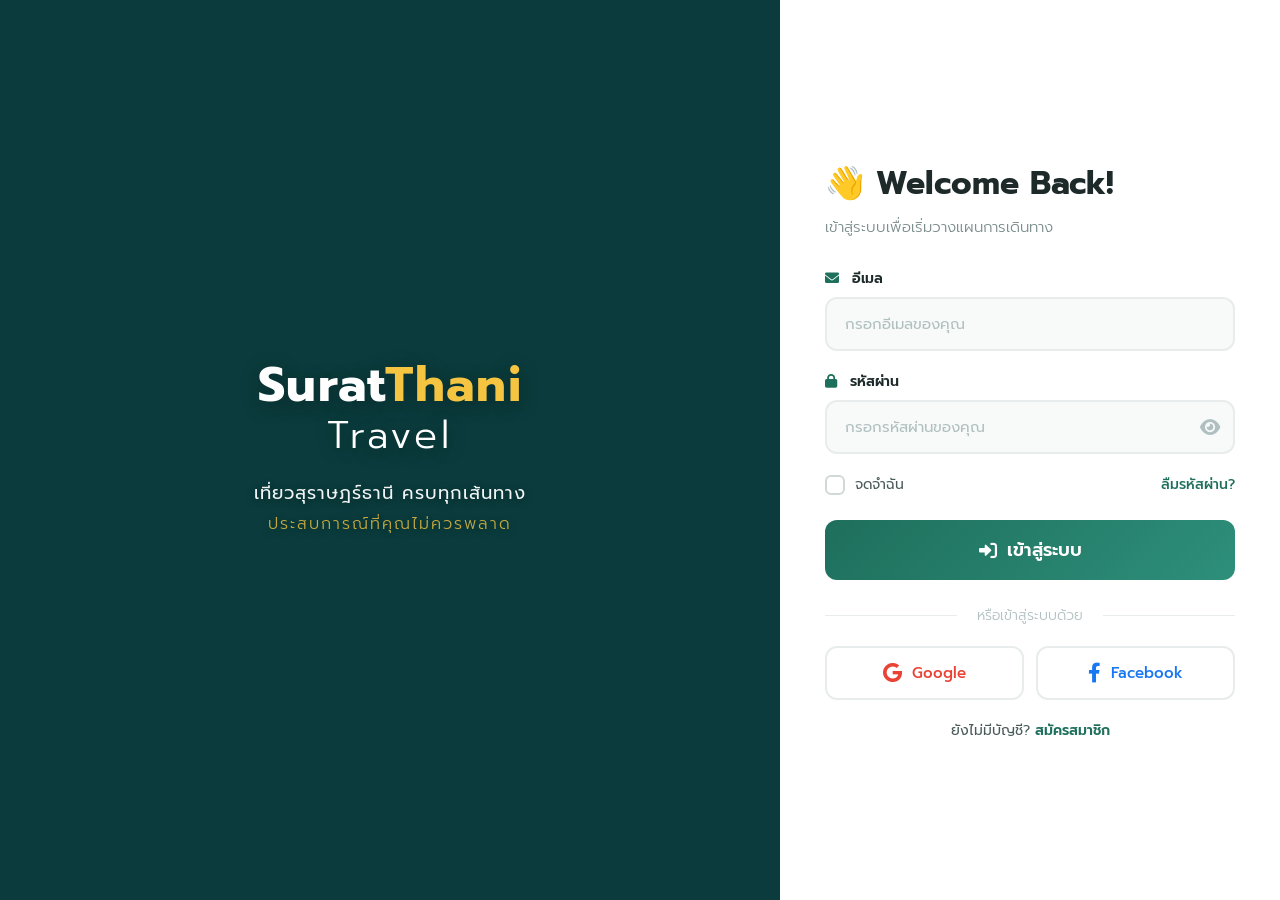
==== commit 31cb92c8: "Update index.html" ====
--- a/index.html
+++ b/index.html
@@ -3,384 +3,104 @@
 <head>
     <meta charset="UTF-8">
     <meta name="viewport" content="width=device-width, initial-scale=1.0">
-    <title>Surat Thani Travel Admin</title>
-    <!-- Tailwind CSS -->
-    <script src="https://cdn.tailwindcss.com"></script>
-    <!-- Font Awesome Icons -->
-    <link rel="stylesheet" href="https://cdnjs.cloudflare.com/ajax/libs/font-awesome/6.4.0/css/all.min.css">
-    <!-- Google Fonts (Thai) -->
-    <link href="https://fonts.googleapis.com/css2?family=Sarabun:wght@300;400;500;600;700&display=swap" rel="stylesheet">
+    <title>เข้าสู่ระบบ - Surat Thani Travel</title>
     
-    <style>
-        body { font-family: 'Sarabun', sans-serif; background-color: #f8fafc; }
-        
-        /* Custom Sidebar Gradient */
-        .sidebar-bg { 
-            background: linear-gradient(180deg, #004d40 0%, #00695c 100%); 
-            width: 260px;
-        }
-        
-        .custom-shadow { box-shadow: 0 1px 3px rgba(0,0,0,0.05), 0 1px 2px rgba(0,0,0,0.05); }
-        .custom-card-shadow { box-shadow: 0 4px 6px -1px rgba(0, 0, 0, 0.05), 0 2px 4px -1px rgba(0, 0, 0, 0.03); }
-    </style>
+    <!-- CSS -->
+    <link rel="stylesheet" href="style.css">
+    
+    <!-- Font Awesome -->
+    <link rel="stylesheet" href="https://cdnjs.cloudflare.com/ajax/libs/font-awesome/6.0.0-beta3/css/all.min.css">
+    
+    <!-- Google Fonts -->
+    <link href="https://fonts.googleapis.com/css2?family=Prompt:wght@300;400;500;600;700&display=swap" rel="stylesheet">
 </head>
-<body class="flex h-screen overflow-hidden">
-
-    <!-- SIDEBAR -->
-    <aside class="sidebar-bg text-white flex flex-col h-full fixed left-0 top-0 z-20 shadow-xl">
-        <!-- Logo -->
-        <div class="p-6 flex items-center gap-3">
-            <i class="fas fa-umbrella-beach text-3xl text-yellow-300"></i>
-            <div>
-                <h1 class="text-xl font-bold leading-tight">Surat Thani</h1>
-                <p class="text-[10px] text-green-200 tracking-wider">Travel</p>
-            </div>
-        </div>
-
-        <!-- Profile -->
-        <div class="px-6 pb-6 border-b border-green-700/30">
-            <div class="flex items-center gap-3">
-                <img src="https://ui-avatars.com/api/?name=Admin+User&background=random&size=128" alt="Admin" class="w-10 h-10 rounded-full border-2 border-white/20">
-                <div class="flex-1">
-                    <p class="font-semibold text-sm">Admin</p>
-                    <p class="text-[10px] text-green-200">ผู้ดูแลระบบ</p>
-                </div>
-                <i class="fas fa-chevron-down text-xs text-green-300"></i>
-            </div>
-        </div>
-
-        <!-- Navigation -->
-        <nav class="flex-1 px-4 py-6 space-y-1 overflow-y-auto">
-            <a href="#" class="flex items-center gap-4 px-4 py-3 text-gray-300 hover:bg-white/10 hover:text-white rounded-xl transition-all duration-200">
-                <i class="fas fa-home w-5"></i> <span class="text-sm">แดชบอร์ด</span>
-            </a>
-            <a href="#" class="flex items-center gap-4 px-4 py-3 bg-white/20 text-white rounded-xl shadow-inner transition-all duration-200">
-                <i class="fas fa-map-marker-alt w-5"></i> <span class="text-sm font-medium">จัดการสถานที่</span>
-            </a>
-            <a href="#" class="flex items-center gap-4 px-4 py-3 text-gray-300 hover:bg-white/10 hover:text-white rounded-xl transition-all duration-200">
-                <i class="fas fa-users w-5"></i> <span class="text-sm">จัดการผู้ใช้</span>
-            </a>
-            <a href="#" class="flex items-center gap-4 px-4 py-3 text-gray-300 hover:bg-white/10 hover:text-white rounded-xl transition-all duration-200">
-                <i class="fas fa-calendar-check w-5"></i> <span class="text-sm">จัดการกิจกรรม</span>
-            </a>
-            <a href="#" class="flex items-center gap-4 px-4 py-3 text-gray-300 hover:bg-white/10 hover:text-white rounded-xl transition-all duration-200">
-                <i class="fas fa-ticket-alt w-5"></i> <span class="text-sm">การจอง/ตั๋วเที่ยว</span>
-            </a>
-            <a href="#" class="flex items-center gap-4 px-4 py-3 text-gray-300 hover:bg-white/10 hover:text-white rounded-xl transition-all duration-200">
-                <i class="fas fa-comments w-5"></i> <span class="text-sm">รีวิวและความคิดเห็น</span>
-            </a>
-            <a href="#" class="flex items-center gap-4 px-4 py-3 text-gray-300 hover:bg-white/10 hover:text-white rounded-xl transition-all duration-200">
-                <i class="fas fa-chart-line w-5"></i> <span class="text-sm">รายงาน</span>
-            </a>
-            <a href="#" class="flex items-center gap-4 px-4 py-3 text-gray-300 hover:bg-white/10 hover:text-white rounded-xl transition-all duration-200">
-                <i class="fas fa-cog w-5"></i> <span class="text-sm">ตั้งค่าระบบ</span>
-            </a>
-        </nav>
-
-        <!-- Footer / Logout -->
-        <div class="p-6 border-t border-green-700/30 relative">
-            <button class="relative z-10 flex items-center justify-center w-full py-3 bg-white/10 hover:bg-white/20 border border-white/20 rounded-xl transition-all duration-200 gap-2 text-sm font-medium">
-                <i class="fas fa-sign-out-alt"></i> ออกจากระบบ
-            </button>
-        </div>
-    </aside>
-
-    <!-- MAIN CONTENT -->
-    <main class="ml-[260px] flex-1 flex flex-col h-screen overflow-hidden bg-[#f8fafc] p-6">
-        
-        <!-- TOP HEADER -->
-        <header class="bg-white rounded-2xl p-6 mb-6 custom-shadow flex justify-between items-center sticky top-0 z-10">
-            <div>
-                <div class="flex items-center gap-2">
-                    <h2 class="text-2xl font-bold text-gray-800">จัดการสถานที่ท่องเที่ยว</h2>
-                    <i class="fas fa-coconut text-2xl text-green-600"></i>
-                </div>
-                <p class="text-sm text-gray-500 mt-1">จัดการและแสดงสถานที่ท่องเที่ยวทั้งหมดในจังหวัดสุราษฎร์ธานี</p>
-            </div>
-            <div class="flex items-center gap-4">
-                <div class="relative">
-                    <input type="text" placeholder="ค้นหาสถานที่..." class="pl-10 pr-4 py-2.5 border border-gray-200 rounded-xl w-64 focus:outline-none focus:ring-2 focus:ring-green-500 text-sm bg-gray-50">
-                    <i class="fas fa-search absolute left-3 top-3 text-gray-400"></i>
-                </div>
-                <button class="bg-[#0f766e] text-white px-5 py-2.5 rounded-xl hover:bg-[#115e59] transition text-sm font-medium flex items-center gap-2 shadow-md shadow-teal-200">
-                    <i class="fas fa-plus"></i> เพิ่มสถานที่
-                </button>
-            </div>
-        </header>
-
-        <!-- FILTERS & STATS SECTION -->
-        <div class="bg-white rounded-2xl p-6 mb-6 custom-shadow">
-            <!-- Filter Buttons -->
-            <div class="flex flex-wrap justify-between items-center gap-4 border-b border-gray-100 pb-5 mb-5">
-                <div class="flex flex-wrap gap-2">
-                    <button class="bg-[#10b981] text-white px-4 py-2 rounded-xl text-sm font-semibold flex items-center gap-2 shadow-sm">
-                        <i class="fas fa-th-large"></i> ทั้งหมด
-                    </button>
-                    <button class="bg-gray-100 text-gray-600 px-4 py-2 rounded-xl text-sm hover:bg-gray-200 transition flex items-center gap-2">
-                        <i class="fas fa-water"></i> แหล่งน้ำ/ทะเล
-                    </button>
-                    <button class="bg-gray-100 text-gray-600 px-4 py-2 rounded-xl text-sm hover:bg-gray-200 transition flex items-center gap-2">
-                        <i class="fas fa-mountain"></i> ภูเขา/ธรรมชาติ
-                    </button>
-                    <button class="bg-gray-100 text-gray-600 px-4 py-2 rounded-xl text-sm hover:bg-gray-200 transition flex items-center gap-2">
-                        <i class="fas fa-tree"></i> อุทยาน
-                    </button>
-                    <button class="bg-gray-100 text-gray-600 px-4 py-2 rounded-xl text-sm hover:bg-gray-200 transition flex items-center gap-2">
-                        <i class="fas fa-landmark"></i> วัด/ศาสนสถาน
-                    </button>
-                </div>
-                <select class="border border-gray-200 rounded-xl px-4 py-2 text-sm text-gray-600 focus:outline-none bg-white cursor-pointer">
-                    <option>เรียงตาม: ล่าสุด</option>
-                    <option>เรียงตาม: ความนิยม</option>
-                </select>
-            </div>
-
-            <!-- Stats Cards -->
-            <div class="grid grid-cols-5 gap-4">
-                <div class="flex items-center gap-4 p-3 rounded-xl bg-[#f0fdf4]">
-                    <div class="w-12 h-12 rounded-xl bg-white shadow-sm flex items-center justify-center text-[#059669] text-xl"><i class="fas fa-th-large"></i></div>
-                    <div>
-                        <p class="text-xs text-gray-500 font-medium">สถานที่ทั้งหมด</p>
-                        <p class="text-xl font-bold text-[#059669]">56 แห่ง</p>
-                    </div>
-                </div>
-                <div class="flex items-center gap-4 p-3 rounded-xl bg-[#f0fdfa]">
-                    <div class="w-12 h-12 rounded-xl bg-white shadow-sm flex items-center justify-center text-[#0d9488] text-xl"><i class="fas fa-water"></i></div>
-                    <div>
-                        <p class="text-xs text-gray-500 font-medium">แหล่งน้ำ/ทะเล</p>
-                        <p class="text-xl font-bold text-[#0d9488]">23 แห่ง</p>
-                    </div>
-                </div>
-                <div class="flex items-center gap-4 p-3 rounded-xl bg-[#ecfdf5]">
-                    <div class="w-12 h-12 rounded-xl bg-white shadow-sm flex items-center justify-center text-[#10b981] text-xl"><i class="fas fa-mountain"></i></div>
-                    <div>
-                        <p class="text-xs text-gray-500 font-medium">ภูเขา/ธรรมชาติ</p>
-                        <p class="text-xl font-bold text-[#10b981]">12 แห่ง</p>
-                    </div>
-                </div>
-                <div class="flex items-center gap-4 p-3 rounded-xl bg-[#fefce8]">
-                    <div class="w-12 h-12 rounded-xl bg-white shadow-sm flex items-center justify-center text-[#d97706] text-xl"><i class="fas fa-tree"></i></div>
-                    <div>
-                        <p class="text-xs text-gray-500 font-medium">อุทยาน</p>
-                        <p class="text-xl font-bold text-[#d97706]">8 แห่ง</p>
-                    </div>
-                </div>
-                <div class="flex items-center gap-4 p-3 rounded-xl bg-[#faf5ff]">
-                    <div class="w-12 h-12 rounded-xl bg-white shadow-sm flex items-center justify-center text-[#8b5cf6] text-xl"><i class="fas fa-landmark"></i></div>
-                    <div>
-                        <p class="text-xs text-gray-500 font-medium">วัด/ศาสนสถาน</p>
-                        <p class="text-xl font-bold text-[#8b5cf6]">6 แห่ง</p>
+<body>
+    <div class="login-wrapper">
+        <div class="login-container">
+            <!-- ด้านซ้าย - รูปภาพพื้นหลัง -->
+            <div class="login-image" style="background-image: url('https://images.pexels.com/photos/753626/pexels-photo-753626.jpeg?auto=compress&cs=tinysrgb&w=800'); background-size: cover; background-position: center; background-repeat: no-repeat;">
+                <div class="image-overlay">
+                    <div class="image-content">
+                        <div class="brand-text">
+                            <h1>Surat<span>Thani</span></h1>
+                            <h2>Travel</h2>
+                            <p>เที่ยวสุราษฎร์ธานี ครบทุกเส้นทาง</p>
+                            <p class="sub-text">ประสบการณ์ที่คุณไม่ควรพลาด</p>
+                        </div>
                     </div>
                 </div>
             </div>
-        </div>
 
-        <!-- GRID VIEW CARDS (8 PLACES) -->
-        <div class="flex-1 overflow-y-auto pb-4 pr-1">
-            <div class="grid grid-cols-1 md:grid-cols-2 xl:grid-cols-4 gap-6">
-                
-                <!-- Card 1: เกาะสมุย -->
-                <div class="bg-white rounded-2xl overflow-hidden custom-card-shadow hover:shadow-lg transition duration-300 border border-gray-100 flex flex-col h-full">
-                    <div class="relative h-52 bg-gray-100">
-                        <img src="https://images.unsplash.com/photo-1590523277543-a94d2e4eb00b?ixlib=rb-4.0.3&auto=format&fit=crop&w=800&q=80" class="w-full h-full object-cover" alt="เกาะสมุย">
-                        <span class="absolute top-3 left-3 bg-white/90 backdrop-blur-sm px-3 py-1 rounded-full text-[11px] font-semibold text-[#0f766e] shadow-sm flex items-center gap-1.5">
-                            <i class="fas fa-check-circle text-[#10b981]"></i> เผยแพร่
-                        </span>
+            <!-- ด้านขวา - ฟอร์ม Login -->
+            <div class="login-form">
+                <div class="form-header">
+                    <h1>Welcome Back!</h1>
+                    <p>เข้าสู่ระบบเพื่อเริ่มวางแผนการเดินทาง</p>
+                </div>
+
+                <!-- ฟอร์ม -->
+                <form id="loginForm">
+                    <!-- ช่องอีเมล -->
+                    <div class="input-group">
+                        <label for="email">
+                            <i class="fas fa-envelope"></i> อีเมล
+                        </label>
+                        <input type="email" id="email" placeholder="กรอกอีเมลของคุณ" required>
                     </div>
-                    <div class="p-5 flex flex-col flex-1">
-                        <div class="flex-1">
-                            <h3 class="font-bold text-gray-800 text-lg leading-tight mb-1">เกาะสมุย</h3>
-                            <p class="text-xs text-gray-500 mb-3 flex items-center gap-1.5"><i class="fas fa-map-pin text-[#0f766e]"></i> อ.เกาะสมุย</p>
-                            <p class="text-sm text-gray-600 mb-2 line-clamp-2">เกาะสวรรค์กลางอ่าวไทย ที่มีชายหาดขาวสะอาด น้ำทะเลใสแจ๋ว ท่ามกลางธรรมชาติและแหล่งท่องเที่ยวทางทะเลที่โด่งดังระดับโลก</p>
-                            <p class="text-xs text-[#0f766e] font-medium mb-2"><i class="fas fa-route mr-1"></i> เส้นทาง: เดินทางโดยเครื่องบินลงสนามบินสมุย หรือโดยสารเรือเฟอร์รี่จากท่าเรือดอนสัก (ใช้เวลาประมาณ 1.5 - 2 ชั่วโมง)</p>
-                        </div>
-                        <div class="flex items-center justify-between text-xs text-gray-500 border-t pt-3 mt-auto">
-                            <div class="flex items-center gap-1.5 bg-green-50 text-[#0f766e] px-2 py-1 rounded-full"><i class="fas fa-tag"></i> ชายหาด</div>
-                            <div class="flex items-center gap-1.5"><i class="fas fa-star text-yellow-400"></i> 120 รีวิว</div>
-                            <button class="text-gray-400 hover:text-gray-800 w-6 h-6 flex items-center justify-center rounded-full hover:bg-gray-100 transition"><i class="fas fa-ellipsis-v"></i></button>
+
+                    <!-- ช่องรหัสผ่าน -->
+                    <div class="input-group">
+                        <label for="password">
+                            <i class="fas fa-lock"></i> รหัสผ่าน
+                        </label>
+                        <div class="password-wrapper">
+                            <input type="password" id="password" placeholder="กรอกรหัสผ่านของคุณ" required>
+                            <i class="fas fa-eye toggle-password" id="togglePassword"></i>
                         </div>
                     </div>
-                </div>
 
-                <!-- Card 2: เขื่อนเชี่ยวหลาน -->
-                <div class="bg-white rounded-2xl overflow-hidden custom-card-shadow hover:shadow-lg transition duration-300 border border-gray-100 flex flex-col h-full">
-                    <div class="relative h-52 bg-gray-100">
-                        <img src="https://images.unsplash.com/photo-1501785888041-af3ef285b470?ixlib=rb-4.0.3&auto=format&fit=crop&w=800&q=80" class="w-full h-full object-cover" alt="เขื่อนเชี่ยวหลาน">
-                        <span class="absolute top-3 left-3 bg-white/90 backdrop-blur-sm px-3 py-1 rounded-full text-[11px] font-semibold text-[#0f766e] shadow-sm flex items-center gap-1.5">
-                            <i class="fas fa-check-circle text-[#10b981]"></i> เผยแพร่
-                        </span>
+                    <!-- ✅ แก้ไขแล้ว: จดจำฉัน + ลืมรหัสผ่าน อยู่ในบรรทัดเดียวกัน -->
+                    <div class="form-options">
+                        <label class="checkbox-label">
+                            <input type="checkbox" id="rememberMe">
+                            <span class="checkmark"></span>
+                            จดจำฉัน
+                        </label>
+                        <a href="#" class="forgot-link" onclick="alert('กรุณาติดต่อผู้ดูแลระบบ')">ลืมรหัสผ่าน?</a>
                     </div>
-                    <div class="p-5 flex flex-col flex-1">
-                        <div class="flex-1">
-                            <h3 class="font-bold text-gray-800 text-lg leading-tight mb-1">เขื่อนเชี่ยวหลาน (เขียวหลาน)</h3>
-                            <p class="text-xs text-gray-500 mb-3 flex items-center gap-1.5"><i class="fas fa-map-pin text-[#0f766e]"></i> อ.พนม</p>
-                            <p class="text-sm text-gray-600 mb-2 line-clamp-2">หนึ่งในเขื่อนที่สวยที่สุดของประเทศไทย มีทัศนียภาพของผืนน้ำสีเขียวมรกต ล้อมรอบด้วยเทือกเขาหินปูนที่ตั้งตระหง่าน</p>
-                            <p class="text-xs text-[#0f766e] font-medium mb-2"><i class="fas fa-route mr-1"></i> เส้นทาง: ขับรถจากตัวเมืองสุราษฎร์ธานี ไปตามทางหลวงหมายเลข 401 มุ่งหน้าอำเภอพนม ประมาณ 65 กิโลเมตร</p>
-                        </div>
-                        <div class="flex items-center justify-between text-xs text-gray-500 border-t pt-3 mt-auto">
-                            <div class="flex items-center gap-1.5 bg-green-50 text-[#0f766e] px-2 py-1 rounded-full"><i class="fas fa-tag"></i> ธรรมชาติ</div>
-                            <div class="flex items-center gap-1.5"><i class="fas fa-star text-yellow-400"></i> 98 รีวิว</div>
-                            <button class="text-gray-400 hover:text-gray-800 w-6 h-6 flex items-center justify-center rounded-full hover:bg-gray-100 transition"><i class="fas fa-ellipsis-v"></i></button>
-                        </div>
+
+                    <!-- ปุ่ม Login -->
+                    <button type="submit" class="btn-login">
+                        <i class="fas fa-sign-in-alt"></i> เข้าสู่ระบบ
+                    </button>
+
+                    <!-- ตัวแบ่ง -->
+                    <div class="divider">
+                        <span>หรือเข้าสู่ระบบด้วย</span>
                     </div>
-                </div>
 
-                <!-- Card 3: วัดพระบรมธาตุไชยา -->
-                <div class="bg-white rounded-2xl overflow-hidden custom-card-shadow hover:shadow-lg transition duration-300 border border-gray-100 flex flex-col h-full">
-                    <div class="relative h-52 bg-gray-100">
-                        <img src="https://images.unsplash.com/photo-1598300042247-d088f8ab3a91?ixlib=rb-4.0.3&auto=format&fit=crop&w=800&q=80" class="w-full h-full object-cover" alt="วัดพระบรมธาตุไชยา">
-                        <span class="absolute top-3 left-3 bg-white/90 backdrop-blur-sm px-3 py-1 rounded-full text-[11px] font-semibold text-[#0f766e] shadow-sm flex items-center gap-1.5">
-                            <i class="fas fa-check-circle text-[#10b981]"></i> เผยแพร่
-                        </span>
+                    <!-- ✅ แก้ไขแล้ว: ปุ่ม Social อยู่ในบรรทัดเดียวกัน -->
+                    <div class="social-buttons">
+                        <button type="button" class="btn-social btn-google" id="googleLogin">
+                            <i class="fab fa-google"></i> Google
+                        </button>
+                        <button type="button" class="btn-social btn-facebook" id="facebookLogin">
+                            <i class="fab fa-facebook-f"></i> Facebook
+                        </button>
                     </div>
-                    <div class="p-5 flex flex-col flex-1">
-                        <div class="flex-1">
-                            <h3 class="font-bold text-gray-800 text-lg leading-tight mb-1">วัดพระบรมธาตุไชยา</h3>
-                            <p class="text-xs text-gray-500 mb-3 flex items-center gap-1.5"><i class="fas fa-map-pin text-[#0f766e]"></i> อ.ไชยา</p>
-                            <p class="text-sm text-gray-600 mb-2 line-clamp-2">เจดีย์ทรงระฆังสีทองอร่ามองค์ใหญ่ เป็นสัญลักษณ์สำคัญของจังหวัดสุราษฎร์ธานี มีความศักดิ์สิทธิ์และเก่าแก่อยู่คู่เมือง</p>
-                            <p class="text-xs text-[#0f766e] font-medium mb-2"><i class="fas fa-route mr-1"></i> เส้นทาง: ตั้งอยู่ริมทางหลวงหมายเลข 41 ในตำบลเวียง อำเภอไชยา ห่างจากตัวจังหวัดเพียง 50 กิโลเมตร</p>
-                        </div>
-                        <div class="flex items-center justify-between text-xs text-gray-500 border-t pt-3 mt-auto">
-                            <div class="flex items-center gap-1.5 bg-green-50 text-[#0f766e] px-2 py-1 rounded-full"><i class="fas fa-tag"></i> ศาสนสถาน</div>
-                            <div class="flex items-center gap-1.5"><i class="fas fa-star text-yellow-400"></i> 85 รีวิว</div>
-                            <button class="text-gray-400 hover:text-gray-800 w-6 h-6 flex items-center justify-center rounded-full hover:bg-gray-100 transition"><i class="fas fa-ellipsis-v"></i></button>
-                        </div>
+
+                    <!-- ลิงก์สมัครสมาชิก -->
+                    <div class="signup-link">
+                        ยังไม่มีบัญชี? <a href="#" onclick="alert('ฟังก์ชันสมัครสมาชิกกำลังพัฒนา')">สมัครสมาชิก</a>
                     </div>
-                </div>
+                </form>
 
-                <!-- Card 4: น้ำตกธารเสด็จ -->
-                <div class="bg-white rounded-2xl overflow-hidden custom-card-shadow hover:shadow-lg transition duration-300 border border-gray-100 flex flex-col h-full">
-                    <div class="relative h-52 bg-gray-100">
-                        <img src="https://images.unsplash.com/photo-1598831021459-e4d85d7315c2?ixlib=rb-4.0.3&auto=format&fit=crop&w=800&q=80" class="w-full h-full object-cover" alt="น้ำตกธารเสด็จ">
-                        <span class="absolute top-3 left-3 bg-white/90 backdrop-blur-sm px-3 py-1 rounded-full text-[11px] font-semibold text-[#0f766e] shadow-sm flex items-center gap-1.5">
-                            <i class="fas fa-check-circle text-[#10b981]"></i> เผยแพร่
-                        </span>
-                    </div>
-                    <div class="p-5 flex flex-col flex-1">
-                        <div class="flex-1">
-                            <h3 class="font-bold text-gray-800 text-lg leading-tight mb-1">น้ำตกธารเสด็จ</h3>
-                            <p class="text-xs text-gray-500 mb-3 flex items-center gap-1.5"><i class="fas fa-map-pin text-[#0f766e]"></i> อ.บ้านนาสาร</p>
-                            <p class="text-sm text-gray-600 mb-2 line-clamp-2">น้ำตกที่สวยงามและมีชื่อเสียงมากที่สุดแห่งหนึ่งของภาคใต้ มีน้ำไหลลดหลั่นเป็นชั้นๆ เหมาะแก่การลงเล่นน้ำและพักผ่อน</p>
-                            <p class="text-xs text-[#0f766e] font-medium mb-2"><i class="fas fa-route mr-1"></i> เส้นทาง: จากตัวเมืองสุราษฎร์ธานี ขับไปตามทางหลวงหมายเลข 4009 มุ่งหน้าอำเภอบ้านนาสาร ระยะทางประมาณ 30 กิโลเมตร</p>
-                        </div>
-                        <div class="flex items-center justify-between text-xs text-gray-500 border-t pt-3 mt-auto">
-                            <div class="flex items-center gap-1.5 bg-green-50 text-[#0f766e] px-2 py-1 rounded-full"><i class="fas fa-tag"></i> น้ำตก</div>
-                            <div class="flex items-center gap-1.5"><i class="fas fa-star text-yellow-400"></i> 70 รีวิว</div>
-                            <button class="text-gray-400 hover:text-gray-800 w-6 h-6 flex items-center justify-center rounded-full hover:bg-gray-100 transition"><i class="fas fa-ellipsis-v"></i></button>
-                        </div>
-                    </div>
-                </div>
-
-                <!-- Card 5: สวนโมกขพลาราม -->
-                <div class="bg-white rounded-2xl overflow-hidden custom-card-shadow hover:shadow-lg transition duration-300 border border-gray-100 flex flex-col h-full">
-                    <div class="relative h-52 bg-gray-100">
-                        <img src="https://images.unsplash.com/photo-1543857840-4d0b647c3ef0?ixlib=rb-4.0.3&auto=format&fit=crop&w=800&q=80" class="w-full h-full object-cover" alt="สวนโมกขพลาราม">
-                        <span class="absolute top-3 left-3 bg-white/90 backdrop-blur-sm px-3 py-1 rounded-full text-[11px] font-semibold text-[#0f766e] shadow-sm flex items-center gap-1.5">
-                            <i class="fas fa-check-circle text-[#10b981]"></i> เผยแพร่
-                        </span>
-                    </div>
-                    <div class="p-5 flex flex-col flex-1">
-                        <div class="flex-1">
-                            <h3 class="font-bold text-gray-800 text-lg leading-tight mb-1">สวนโมกขพลาราม</h3>
-                            <p class="text-xs text-gray-500 mb-3 flex items-center gap-1.5"><i class="fas fa-map-pin text-[#0f766e]"></i> อ.ไชยา</p>
-                            <p class="text-sm text-gray-600 mb-2 line-clamp-2">วัดที่มีชื่อเสียงระดับโลกในด้านการปฏิบัติธรรม สถาปัตยกรรมเรียบง่ายกลมกลืนกับธรรมชาติ และมีสวนหินที่สวยงาม</p>
-                            <p class="text-xs text-[#0f766e] font-medium mb-2"><i class="fas fa-route mr-1"></i> เส้นทาง: ตั้งอยู่ในอำเภอไชยา ห่างจากวัดพระบรมธาตุไชยาไปทางใต้ไม่ไกล สามารถขับรถเข้าถึงได้โดยตรง</p>
-                        </div>
-                        <div class="flex items-center justify-between text-xs text-gray-500 border-t pt-3 mt-auto">
-                            <div class="flex items-center gap-1.5 bg-green-50 text-[#0f766e] px-2 py-1 rounded-full"><i class="fas fa-tag"></i> วัด/ปฏิบัติธรรม</div>
-                            <div class="flex items-center gap-1.5"><i class="fas fa-star text-yellow-400"></i> 65 รีวิว</div>
-                            <button class="text-gray-400 hover:text-gray-800 w-6 h-6 flex items-center justify-center rounded-full hover:bg-gray-100 transition"><i class="fas fa-ellipsis-v"></i></button>
-                        </div>
-                    </div>
-                </div>
-
-                <!-- Card 6: เกาะเต่า -->
-                <div class="bg-white rounded-2xl overflow-hidden custom-card-shadow hover:shadow-lg transition duration-300 border border-gray-100 flex flex-col h-full">
-                    <div class="relative h-52 bg-gray-100">
-                        <img src="https://images.unsplash.com/photo-1598899134739-24b8d2949dc7?ixlib=rb-4.0.3&auto=format&fit=crop&w=800&q=80" class="w-full h-full object-cover" alt="เกาะเต่า">
-                        <span class="absolute top-3 left-3 bg-white/90 backdrop-blur-sm px-3 py-1 rounded-full text-[11px] font-semibold text-[#0f766e] shadow-sm flex items-center gap-1.5">
-                            <i class="fas fa-check-circle text-[#10b981]"></i> เผยแพร่
-                        </span>
-                    </div>
-                    <div class="p-5 flex flex-col flex-1">
-                        <div class="flex-1">
-                            <h3 class="font-bold text-gray-800 text-lg leading-tight mb-1">เกาะเต่า</h3>
-                            <p class="text-xs text-gray-500 mb-3 flex items-center gap-1.5"><i class="fas fa-map-pin text-[#0f766e]"></i> อ.เกาะพะงัน</p>
-                            <p class="text-sm text-gray-600 mb-2 line-clamp-2">เกาะเล็กๆ ที่มีชื่อเสียงระดับโลกในด้านการดำน้ำดูปะการัง น้ำทะเลใสราวกระจก และหาดทรายขาวละเอียด</p>
-                            <p class="text-xs text-[#0f766e] font-medium mb-2"><i class="fas fa-route mr-1"></i> เส้นทาง: นั่งเรือโดยสารจากท่าเรือดอนสักไปยังเกาะพะงัน แล้วต่อเรือสปีดโบ๊ทมายังเกาะเต่า</p>
-                        </div>
-                        <div class="flex items-center justify-between text-xs text-gray-500 border-t pt-3 mt-auto">
-                            <div class="flex items-center gap-1.5 bg-green-50 text-[#0f766e] px-2 py-1 rounded-full"><i class="fas fa-tag"></i> ทะเล/ดำน้ำ</div>
-                            <div class="flex items-center gap-1.5"><i class="fas fa-star text-yellow-400"></i> 210 รีวิว</div>
-                            <button class="text-gray-400 hover:text-gray-800 w-6 h-6 flex items-center justify-center rounded-full hover:bg-gray-100 transition"><i class="fas fa-ellipsis-v"></i></button>
-                        </div>
-                    </div>
-                </div>
-
-                <!-- Card 7: หาดในพัง (เขาหลวง) -->
-                <div class="bg-white rounded-2xl overflow-hidden custom-card-shadow hover:shadow-lg transition duration-300 border border-gray-100 flex flex-col h-full">
-                    <div class="relative h-52 bg-gray-100">
-                        <img src="https://images.unsplash.com/photo-1507525428034-b723cf961d3e?ixlib=rb-4.0.3&auto=format&fit=crop&w=800&q=80" class="w-full h-full object-cover" alt="หาดในพัง">
-                        <span class="absolute top-3 left-3 bg-white/90 backdrop-blur-sm px-3 py-1 rounded-full text-[11px] font-semibold text-[#0f766e] shadow-sm flex items-center gap-1.5">
-                            <i class="fas fa-check-circle text-[#10b981]"></i> เผยแพร่
-                        </span>
-                    </div>
-                    <div class="p-5 flex flex-col flex-1">
-                        <div class="flex-1">
-                            <h3 class="font-bold text-gray-800 text-lg leading-tight mb-1">หาดในพัง</h3>
-                            <p class="text-xs text-gray-500 mb-3 flex items-center gap-1.5"><i class="fas fa-map-pin text-[#0f766e]"></i> อ.เกาะสมุย</p>
-                            <p class="text-sm text-gray-600 mb-2 line-clamp-2">ชายหาดที่สวยงามและเงียบสงบที่สุดแห่งหนึ่งของเกาะสมุย น้ำทะเลนิ่งใส เหมาะกับการพักผ่อนแบบส่วนตัว</p>
-                            <p class="text-xs text-[#0f766e] font-medium mb-2"><i class="fas fa-route mr-1"></i> เส้นทาง: ตั้งอยู่ทางตอนใต้ของเกาะสมุย สามารถขับรถมอเตอร์ไซค์หรือรถยนต์จากตัวเมืองไปได้</p>
-                        </div>
-                        <div class="flex items-center justify-between text-xs text-gray-500 border-t pt-3 mt-auto">
-                            <div class="flex items-center gap-1.5 bg-green-50 text-[#0f766e] px-2 py-1 rounded-full"><i class="fas fa-tag"></i> ชายหาด</div>
-                            <div class="flex items-center gap-1.5"><i class="fas fa-star text-yellow-400"></i> 54 รีวิว</div>
-                            <button class="text-gray-400 hover:text-gray-800 w-6 h-6 flex items-center justify-center rounded-full hover:bg-gray-100 transition"><i class="fas fa-ellipsis-v"></i></button>
-                        </div>
-                    </div>
-                </div>
-
-                <!-- Card 8: หมู่บ้านชาวประมง (แม่น้ำตาปี) -->
-                <div class="bg-white rounded-2xl overflow-hidden custom-card-shadow hover:shadow-lg transition duration-300 border border-gray-100 flex flex-col h-full">
-                    <div class="relative h-52 bg-gray-100">
-                        <img src="https://images.unsplash.com/photo-1546587348-d12660c30c50?ixlib=rb-4.0.3&auto=format&fit=crop&w=800&q=80" class="w-full h-full object-cover" alt="แม่น้ำตาปี">
-                        <span class="absolute top-3 left-3 bg-white/90 backdrop-blur-sm px-3 py-1 rounded-full text-[11px] font-semibold text-[#0f766e] shadow-sm flex items-center gap-1.5">
-                            <i class="fas fa-check-circle text-[#10b981]"></i> เผยแพร่
-                        </span>
-                    </div>
-                    <div class="p-5 flex flex-col flex-1">
-                        <div class="flex-1">
-                            <h3 class="font-bold text-gray-800 text-lg leading-tight mb-1">แม่น้ำตาปี (วิถีชีวิตชุมชน)</h3>
-                            <p class="text-xs text-gray-500 mb-3 flex items-center gap-1.5"><i class="fas fa-map-pin text-[#0f766e]"></i> อ.เมือง</p>
-                            <p class="text-sm text-gray-600 mb-2 line-clamp-2">แหล่งท่องเที่ยวเชิงวิถีชีวิต นั่งเรือชมธรรมชาติ ชมวิถีชาวประมง พร้อมลิ้มลองอาหารทะเลสดใหม่ริมน้ำ</p>
-                            <p class="text-xs text-[#0f766e] font-medium mb-2"><i class="fas fa-route mr-1"></i> เส้นทาง: ตั้งอยู่บริเวณปากแม่น้ำตาปี ในเขตอำเภอเมืองสุราษฎร์ธานี สามารถเดินทางได้สะดวก</p>
-                        </div>
-                        <div class="flex items-center justify-between text-xs text-gray-500 border-t pt-3 mt-auto">
-                            <div class="flex items-center gap-1.5 bg-green-50 text-[#0f766e] px-2 py-1 rounded-full"><i class="fas fa-tag"></i> วิถีชีวิต</div>
-                            <div class="flex items-center gap-1.5"><i class="fas fa-star text-yellow-400"></i> 42 รีวิว</div>
-                            <button class="text-gray-400 hover:text-gray-800 w-6 h-6 flex items-center justify-center rounded-full hover:bg-gray-100 transition"><i class="fas fa-ellipsis-v"></i></button>
-                        </div>
-                    </div>
-                </div>
-
-            </div>
-
-            <!-- PAGINATION -->
-            <div class="flex justify-between items-center mt-8 pt-4 text-sm text-gray-500">
-                <div></div>
-                <div class="flex items-center gap-1.5 bg-white p-1 rounded-xl border border-gray-100 shadow-sm">
-                    <button class="w-8 h-8 rounded-lg hover:bg-gray-100 flex items-center justify-center text-gray-400 transition"><i class="fas fa-chevron-left text-xs"></i></button>
-                    <button class="w-8 h-8 rounded-lg bg-[#0f766e] text-white font-medium shadow-sm flex items-center justify-center">1</button>
-                    <button class="w-8 h-8 rounded-lg hover:bg-gray-100 flex items-center justify-center text-gray-600 transition">2</button>
-                    <button class="w-8 h-8 rounded-lg hover:bg-gray-100 flex items-center justify-center text-gray-600 transition">3</button>
-                    <button class="w-8 h-8 rounded-lg hover:bg-gray-100 flex items-center justify-center text-gray-600 transition">4</button>
-                    <span class="px-1 text-gray-400">...</span>
-                    <button class="w-8 h-8 rounded-lg hover:bg-gray-100 flex items-center justify-center text-gray-600 transition">7</button>
-                    <button class="w-8 h-8 rounded-lg hover:bg-gray-100 flex items-center justify-center text-gray-400 transition"><i class="fas fa-chevron-right text-xs"></i></button>
-                </div>
-                <span class="text-gray-500 font-medium">แสดง 8 จาก 56 รายการ</span>
+                <!-- ข้อความ error -->
+                <div id="errorMessage" class="error-message"></div>
             </div>
         </div>
-    </main>
+    </div>
+
+    <script src="script.js"></script>
 </body>
 </html>
--- a/style.css
+++ b/style.css
@@ -0,0 +1,560 @@
+/* ===== RESET ===== */
+* {
+    margin: 0;
+    padding: 0;
+    box-sizing: border-box;
+    font-family: 'Prompt', 'Segoe UI', Tahoma, Geneva, Verdana, sans-serif;
+}
+
+/* ===== BODY ===== */
+body {
+    min-height: 100vh;
+    display: flex;
+    align-items: center;
+    justify-content: center;
+    background: linear-gradient(135deg, #0b3b3c 0%, #1e6f5c 50%, #2d8f7a 100%);
+    padding: 0;
+    margin: 0;
+}
+
+/* ===== LOGIN WRAPPER ===== */
+.login-wrapper {
+    width: 100%;
+    max-width: 100%;
+    height: 100vh;
+    animation: fadeInUp 0.8s ease;
+}
+
+@keyframes fadeInUp {
+    from {
+        opacity: 0;
+        transform: translateY(30px);
+    }
+    to {
+        opacity: 1;
+        transform: translateY(0);
+    }
+}
+
+/* ===== LOGIN CONTAINER ===== */
+.login-container {
+    display: flex;
+    background: #fff;
+    border-radius: 0;
+    overflow: hidden;
+    box-shadow: 0 25px 60px rgba(0, 0, 0, 0.3);
+    min-height: 100vh;
+    width: 100%;
+}
+
+/* ===== ด้านซ้าย - รูปภาพ ===== */
+.login-image {
+    flex: 1;
+    background-color: #0b3b3c;
+    background-size: cover;
+    background-position: center;
+    background-repeat: no-repeat;
+    padding: 50px 40px;
+    display: flex;
+    align-items: center;
+    justify-content: center;
+    position: relative;
+    overflow: hidden;
+    min-height: 100vh;
+}
+
+.image-overlay {
+    position: absolute;
+    top: 0;
+    left: 0;
+    right: 0;
+    bottom: 0;
+    background: rgba(11, 59, 60, 0.55);
+    display: flex;
+    align-items: center;
+    justify-content: center;
+    z-index: 1;
+}
+
+.image-content {
+    text-align: center;
+    color: #fff;
+    position: relative;
+    z-index: 2;
+}
+
+.brand-text {
+    text-align: center;
+    color: #fff;
+    position: relative;
+    z-index: 2;
+    padding: 20px;
+}
+
+.brand-text h1 {
+    font-size: 48px;
+    font-weight: 700;
+    letter-spacing: 2px;
+    text-shadow: 0 4px 20px rgba(0, 0, 0, 0.3);
+    margin-bottom: 0;
+    line-height: 1.1;
+}
+
+.brand-text h1 span {
+    color: #f5c542;
+}
+
+.brand-text h2 {
+    font-size: 38px;
+    font-weight: 300;
+    letter-spacing: 4px;
+    text-shadow: 0 4px 20px rgba(0, 0, 0, 0.3);
+    margin-top: -5px;
+    margin-bottom: 15px;
+    color: #fff;
+}
+
+.brand-text p {
+    font-size: 18px;
+    font-weight: 400;
+    opacity: 0.95;
+    text-shadow: 0 2px 10px rgba(0, 0, 0, 0.3);
+    margin-bottom: 5px;
+    letter-spacing: 1px;
+}
+
+.brand-text .sub-text {
+    font-size: 16px;
+    font-weight: 300;
+    opacity: 0.8;
+    color: #f5c542;
+    letter-spacing: 2px;
+}
+
+/* ===== ด้านขวา - ฟอร์ม ===== */
+.login-form {
+    flex: 1;
+    padding: 50px 45px;
+    display: flex;
+    flex-direction: column;
+    justify-content: center;
+    background: #fff;
+    min-width: 350px;
+    max-width: 500px;
+}
+
+/* ===== FORM HEADER ===== */
+.form-header {
+    margin-bottom: 30px;
+}
+
+.form-header h1 {
+    font-size: 32px;
+    font-weight: 700;
+    color: #1e2a2a;
+    margin-bottom: 8px;
+}
+
+.form-header h1::before {
+    content: '👋 ';
+}
+
+.form-header p {
+    color: #7a8a8a;
+    font-size: 15px;
+    font-weight: 300;
+}
+
+/* ===== INPUT GROUP ===== */
+.input-group {
+    margin-bottom: 20px;
+}
+
+.input-group label {
+    display: block;
+    font-size: 14px;
+    font-weight: 600;
+    color: #1e2a2a;
+    margin-bottom: 8px;
+}
+
+.input-group label i {
+    color: #1e6f5c;
+    margin-right: 8px;
+}
+
+.input-group input {
+    width: 100%;
+    padding: 14px 18px;
+    border: 2px solid #e8ecec;
+    border-radius: 12px;
+    font-size: 15px;
+    outline: none;
+    transition: 0.3s;
+    background: #f8faf9;
+    color: #1e2a2a;
+}
+
+.input-group input::placeholder {
+    color: #b0c0c0;
+}
+
+.input-group input:focus {
+    border-color: #1e6f5c;
+    background: #fff;
+    box-shadow: 0 0 0 4px rgba(30, 111, 92, 0.1);
+}
+
+/* ===== PASSWORD WRAPPER ===== */
+.password-wrapper {
+    position: relative;
+}
+
+.password-wrapper input {
+    padding-right: 50px;
+}
+
+.password-wrapper .toggle-password {
+    position: absolute;
+    right: 15px;
+    top: 50%;
+    transform: translateY(-50%);
+    cursor: pointer;
+    color: #b0c0c0;
+    font-size: 18px;
+    transition: 0.3s;
+}
+
+.password-wrapper .toggle-password:hover {
+    color: #1e6f5c;
+}
+
+/* ===== FORM OPTIONS ===== */
+.form-options {
+    display: flex;
+    justify-content: space-between;
+    align-items: center;
+    margin-bottom: 25px;
+}
+
+.checkbox-label {
+    display: flex;
+    align-items: center;
+    gap: 10px;
+    cursor: pointer;
+    font-size: 14px;
+    color: #4a5a5a;
+    transition: 0.3s;
+}
+
+.checkbox-label:hover {
+    color: #1e2a2a;
+}
+
+.checkbox-label input {
+    display: none;
+}
+
+.checkmark {
+    width: 20px;
+    height: 20px;
+    border: 2px solid #d0d8d8;
+    border-radius: 6px;
+    display: inline-block;
+    position: relative;
+    transition: 0.3s;
+    flex-shrink: 0;
+}
+
+.checkbox-label input:checked + .checkmark {
+    background: #1e6f5c;
+    border-color: #1e6f5c;
+}
+
+.checkbox-label input:checked + .checkmark::after {
+    content: '✓';
+    position: absolute;
+    top: 50%;
+    left: 50%;
+    transform: translate(-50%, -50%);
+    color: #fff;
+    font-size: 14px;
+    font-weight: 700;
+}
+
+.checkbox-label:hover .checkmark {
+    border-color: #1e6f5c;
+}
+
+.forgot-link {
+    color: #1e6f5c;
+    text-decoration: none;
+    font-size: 14px;
+    font-weight: 500;
+    transition: 0.3s;
+}
+
+.forgot-link:hover {
+    color: #f5c542;
+    text-decoration: underline;
+}
+
+/* ===== BUTTON LOGIN ===== */
+.btn-login {
+    width: 100%;
+    padding: 16px;
+    border: none;
+    border-radius: 12px;
+    background: linear-gradient(135deg, #1e6f5c 0%, #2d8f7a 100%);
+    color: #fff;
+    font-size: 18px;
+    font-weight: 600;
+    cursor: pointer;
+    transition: 0.3s;
+    display: flex;
+    align-items: center;
+    justify-content: center;
+    gap: 10px;
+}
+
+.btn-login:hover {
+    transform: translateY(-2px);
+    box-shadow: 0 8px 25px rgba(30, 111, 92, 0.3);
+}
+
+.btn-login:active {
+    transform: translateY(0);
+}
+
+/* ===== DIVIDER ===== */
+.divider {
+    display: flex;
+    align-items: center;
+    margin: 25px 0 20px;
+}
+
+.divider::before,
+.divider::after {
+    content: '';
+    flex: 1;
+    height: 1px;
+    background: #e8ecec;
+}
+
+.divider span {
+    padding: 0 20px;
+    color: #b0c0c0;
+    font-size: 14px;
+    font-weight: 300;
+}
+
+/* ===== SOCIAL BUTTONS ===== */
+.social-buttons {
+    display: flex;
+    gap: 12px;
+}
+
+.btn-social {
+    flex: 1;
+    padding: 14px;
+    border: 2px solid #e8ecec;
+    border-radius: 12px;
+    background: #fff;
+    cursor: pointer;
+    transition: 0.3s;
+    font-size: 15px;
+    font-weight: 500;
+    display: flex;
+    align-items: center;
+    justify-content: center;
+    gap: 10px;
+}
+
+.btn-social:hover {
+    transform: translateY(-2px);
+}
+
+.btn-social i {
+    font-size: 20px;
+}
+
+.btn-google {
+    color: #ea4335;
+}
+
+.btn-google:hover {
+    border-color: #ea4335;
+    background: #fef6f5;
+    box-shadow: 0 4px 15px rgba(234, 67, 53, 0.15);
+}
+
+.btn-facebook {
+    color: #1877f2;
+}
+
+.btn-facebook:hover {
+    border-color: #1877f2;
+    background: #f0f4fe;
+    box-shadow: 0 4px 15px rgba(24, 119, 242, 0.15);
+}
+
+/* ===== SIGNUP LINK ===== */
+.signup-link {
+    text-align: center;
+    margin-top: 20px;
+    font-size: 14px;
+    color: #4a5a5a;
+}
+
+.signup-link a {
+    color: #1e6f5c;
+    font-weight: 600;
+    text-decoration: none;
+    transition: 0.3s;
+}
+
+.signup-link a:hover {
+    color: #f5c542;
+    text-decoration: underline;
+}
+
+/* ===== ERROR MESSAGE ===== */
+.error-message {
+    color: #ff6b6b;
+    background: rgba(255, 107, 107, 0.1);
+    padding: 12px 16px;
+    border-radius: 12px;
+    margin-top: 15px;
+    font-size: 14px;
+    display: none;
+    border: 1px solid rgba(255, 107, 107, 0.2);
+    animation: shake 0.5s ease;
+}
+
+@keyframes shake {
+    0%, 100% { transform: translateX(0); }
+    25% { transform: translateX(-8px); }
+    75% { transform: translateX(8px); }
+}
+
+/* ===== SUCCESS MESSAGE ===== */
+.success-message {
+    background: rgba(46, 213, 115, 0.1);
+    color: #2ed573;
+    padding: 12px 16px;
+    border-radius: 12px;
+    margin-top: 15px;
+    text-align: center;
+    border: 1px solid rgba(46, 213, 115, 0.2);
+    animation: fadeIn 0.5s ease;
+}
+
+@keyframes fadeIn {
+    from { opacity: 0; transform: translateY(-10px); }
+    to { opacity: 1; transform: translateY(0); }
+}
+
+/* ===== RESPONSIVE ===== */
+@media (max-width: 850px) {
+    .login-container {
+        flex-direction: column;
+        min-height: 100vh;
+        border-radius: 0;
+    }
+    
+    .login-image {
+        padding: 30px 20px;
+        min-height: 40vh;
+    }
+    
+    .brand-text h1 {
+        font-size: 32px;
+    }
+    .brand-text h2 {
+        font-size: 24px;
+    }
+    .brand-text p {
+        font-size: 15px;
+    }
+    .brand-text .sub-text {
+        font-size: 13px;
+    }
+    
+    .login-form {
+        padding: 35px 30px;
+        min-width: unset;
+        max-width: 100%;
+    }
+    
+    .form-header h1 {
+        font-size: 28px;
+    }
+}
+
+@media (max-width: 480px) {
+    .login-wrapper {
+        padding: 0;
+    }
+    
+    .login-container {
+        border-radius: 0;
+    }
+    
+    .login-image {
+        padding: 20px 15px;
+        min-height: 30vh;
+    }
+    
+    .brand-text h1 {
+        font-size: 24px;
+    }
+    .brand-text h2 {
+        font-size: 18px;
+    }
+    .brand-text p {
+        font-size: 13px;
+    }
+    .brand-text .sub-text {
+        font-size: 11px;
+    }
+    
+    .login-form {
+        padding: 25px 20px;
+    }
+    
+    .form-header h1 {
+        font-size: 24px;
+    }
+    .form-header p {
+        font-size: 13px;
+    }
+    
+    .social-buttons {
+        flex-direction: column;
+        gap: 10px;
+    }
+    
+    .btn-social {
+        padding: 12px;
+        font-size: 14px;
+    }
+    
+    .btn-login {
+        padding: 14px;
+        font-size: 16px;
+    }
+    
+    .input-group input {
+        padding: 12px 16px;
+        font-size: 14px;
+    }
+    
+    .divider span {
+        font-size: 12px;
+        padding: 0 15px;
+    }
+    
+    .signup-link {
+        font-size: 13px;
+    }
+}
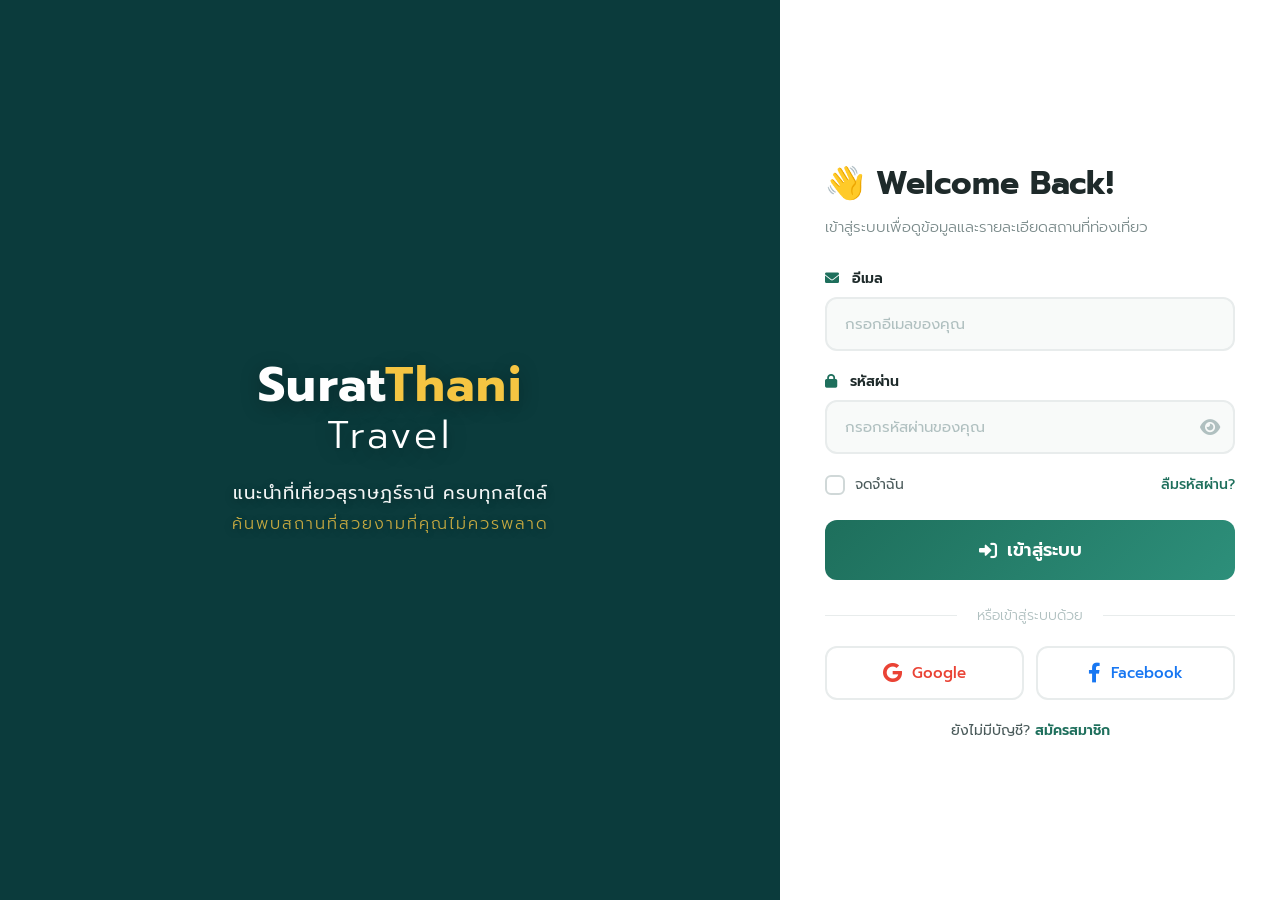
==== commit 2699b83e: "Update index.html" ====
--- a/index.html
+++ b/index.html
@@ -24,8 +24,8 @@
                         <div class="brand-text">
                             <h1>Surat<span>Thani</span></h1>
                             <h2>Travel</h2>
-                            <p>เที่ยวสุราษฎร์ธานี ครบทุกเส้นทาง</p>
-                            <p class="sub-text">ประสบการณ์ที่คุณไม่ควรพลาด</p>
+                            <p>แนะนำที่เที่ยวสุราษฎร์ธานี ครบทุกสไตล์</p>
+                            <p class="sub-text">ค้นพบสถานที่สวยงามที่คุณไม่ควรพลาด</p>
                         </div>
                     </div>
                 </div>
@@ -35,7 +35,8 @@
             <div class="login-form">
                 <div class="form-header">
                     <h1>Welcome Back!</h1>
-                    <p>เข้าสู่ระบบเพื่อเริ่มวางแผนการเดินทาง</p>
+                    <!-- แก้ไขข้อความตรงนี้ให้ตรงกับจุดประสงค์ของเว็บ -->
+                    <p>เข้าสู่ระบบเพื่อดูข้อมูลและรายละเอียดสถานที่ท่องเที่ยว</p>
                 </div>
 
                 <!-- ฟอร์ม -->
@@ -59,7 +60,7 @@
                         </div>
                     </div>
 
-                    <!-- ✅ แก้ไขแล้ว: จดจำฉัน + ลืมรหัสผ่าน อยู่ในบรรทัดเดียวกัน -->
+                    <!-- จดจำฉัน + ลืมรหัสผ่าน อยู่ในบรรทัดเดียวกัน -->
                     <div class="form-options">
                         <label class="checkbox-label">
                             <input type="checkbox" id="rememberMe">
@@ -79,7 +80,7 @@
                         <span>หรือเข้าสู่ระบบด้วย</span>
                     </div>
 
-                    <!-- ✅ แก้ไขแล้ว: ปุ่ม Social อยู่ในบรรทัดเดียวกัน -->
+                    <!-- ปุ่ม Social อยู่ในบรรทัดเดียวกัน -->
                     <div class="social-buttons">
                         <button type="button" class="btn-social btn-google" id="googleLogin">
                             <i class="fab fa-google"></i> Google
@@ -91,7 +92,7 @@
 
                     <!-- ลิงก์สมัครสมาชิก -->
                     <div class="signup-link">
-                        ยังไม่มีบัญชี? <a href="#" onclick="alert('ฟังก์ชันสมัครสมาชิกกำลังพัฒนา')">สมัครสมาชิก</a>
+                            ยังไม่มีบัญชี? <a href="register.html">สมัครสมาชิก</a>
                     </div>
                 </form>
 
